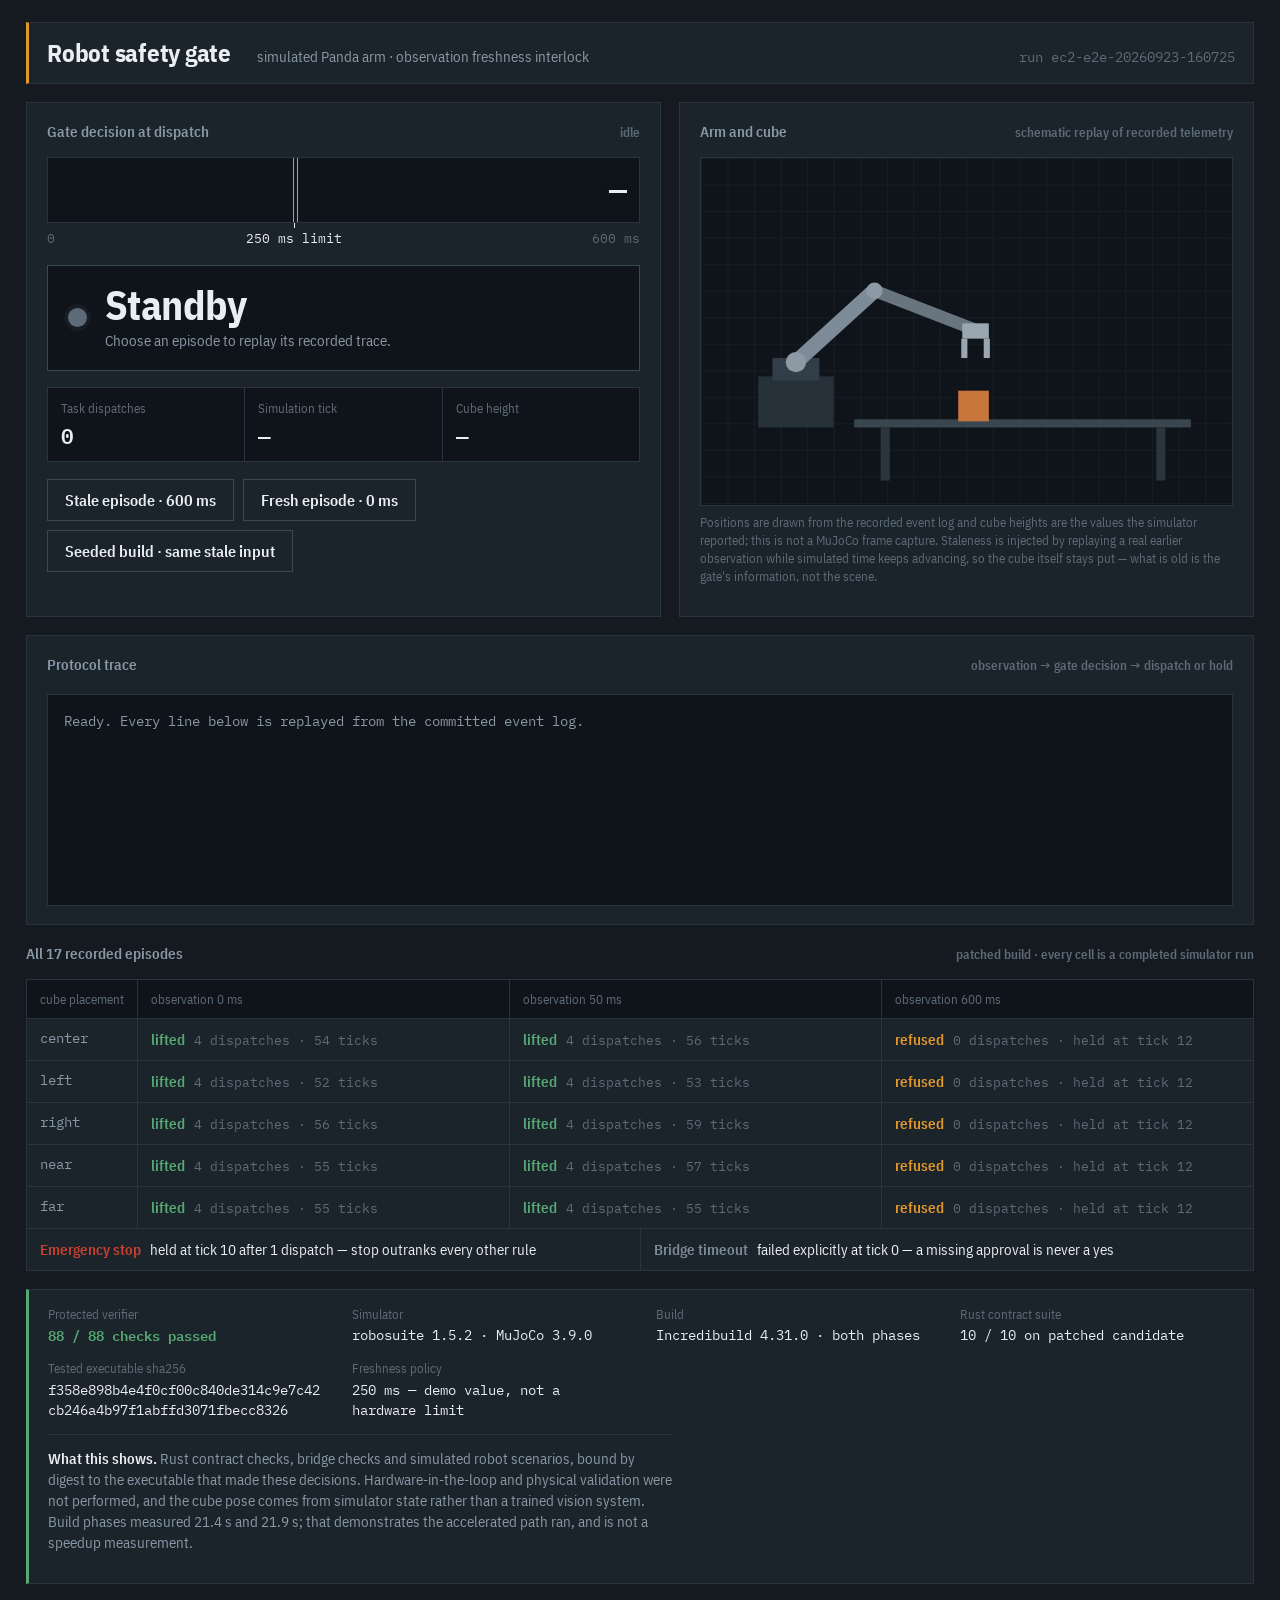
==== docs/demo/index.html @ 5c4be69f "Add stage visual replaying recorded gate decisions Single self-contained page, no server or build st" ====
<!DOCTYPE html>
<html lang="en">
<head>
<meta charset="utf-8">
<meta name="viewport" content="width=device-width, initial-scale=1">
<title>Robot Safety Gate — recorded run ec2-e2e-20260923-160725</title>
<link rel="preconnect" href="https://fonts.googleapis.com">
<link rel="preconnect" href="https://fonts.gstatic.com" crossorigin>
<link href="https://fonts.googleapis.com/css2?family=IBM+Plex+Mono:wght@400;500;600&family=IBM+Plex+Sans+Condensed:wght@400;600;700&display=swap" rel="stylesheet">
<style>
/* ---------------------------------------------------------------
   Stage visual for "A Million Compiles. One Robot Hour."
   Every number is read from the committed evidence of run
   ec2-e2e-20260923-160725 (docs/examples/ec2-runner-*). Nothing here
   is illustrative: the traces below are the recorded protocol messages.
   Self-contained and offline-capable; fonts degrade to a system stack.
   --------------------------------------------------------------- */
:root{
  /* equipment housing, not a tinted black */
  --panel:#141a20;
  --panel-raised:#1b232b;
  --panel-sunk:#0f141a;
  --rule:#2a343e;
  --rule-bright:#3a4855;
  --ink:#e9eef2;
  --ink-dim:#8998a6;
  --ink-faint:#5d6b78;
  /* functional machine states — never used decoratively */
  --permit:#57a874;
  --hold:#e3982c;      /* amber: refused + holding, per interlock convention */
  --estop:#c8412f;
  --cube:#c8763c;
  --steel:#7d8b98;
}
*{box-sizing:border-box}
html,body{margin:0;padding:0}
body{
  background:var(--panel);
  color:var(--ink);
  font-family:"IBM Plex Sans Condensed",ui-sans-serif,-apple-system,"Segoe UI",sans-serif;
  font-size:17px;
  line-height:1.45;
  -webkit-font-smoothing:antialiased;
}
.mono{font-family:"IBM Plex Mono",ui-monospace,"SF Mono",Menlo,Consolas,monospace}
.wrap{max-width:1320px;margin:0 auto;padding:22px 26px 56px}

/* ---- nameplate -------------------------------------------------- */
.plate{
  display:flex;flex-wrap:wrap;align-items:baseline;gap:10px 26px;
  border:1px solid var(--rule);border-left:3px solid var(--hold);
  background:var(--panel-raised);padding:12px 18px;
}
.plate h1{
  margin:0;font-size:25px;font-weight:700;letter-spacing:-.01em;
}
.plate .sub{color:var(--ink-dim);font-size:15px}
.plate .id{
  margin-left:auto;color:var(--ink-faint);font-size:13.5px;
}

/* ---- main split ------------------------------------------------- */
.split{display:grid;grid-template-columns:1.05fr .95fr;gap:18px;margin-top:18px}
@media(max-width:1040px){.split{grid-template-columns:1fr}}
.bay{background:var(--panel-raised);border:1px solid var(--rule);padding:18px 20px}
.bay h2{
  margin:0 0 14px;font-size:14.5px;font-weight:600;color:var(--ink-dim);
  display:flex;justify-content:space-between;align-items:baseline;gap:12px;
}
.bay h2 span{font-size:13px;color:var(--ink-faint)}

/* ---- age gauge (the hero) --------------------------------------- */
.gauge{position:relative;height:66px;background:var(--panel-sunk);border:1px solid var(--rule);overflow:hidden}
.gauge .fill{
  position:absolute;inset:0 auto 0 0;width:0;
  background:var(--permit);
  transition:width .28s cubic-bezier(.22,.7,.3,1),background-color .18s linear;
}
.gauge.over .fill{background:var(--hold)}
.gauge .limit{
  /* Sits above the fill so it stays legible on green or on amber. */
  position:absolute;top:-1px;bottom:-1px;left:41.6%;width:3px;z-index:2;
  background:var(--panel-sunk);
  box-shadow:1px 0 0 rgba(255,255,255,.6),-1px 0 0 rgba(255,255,255,.6);
}
.gauge .val{
  position:absolute;right:12px;top:50%;transform:translateY(-50%);
  font-family:"IBM Plex Mono",monospace;font-size:30px;font-weight:600;
  text-shadow:0 0 8px var(--panel-sunk);
}
.scale{position:relative;height:20px;margin-top:6px;color:var(--ink-faint);font-size:12.5px}
.scale .s0{position:absolute;left:0}
.scale .s1{position:absolute;right:0}
.scale .lim{position:absolute;left:41.6%;transform:translateX(-50%);color:var(--ink);white-space:nowrap}
.scale .lim::before{content:"";position:absolute;left:50%;top:-6px;width:1px;height:5px;background:var(--ink)}

/* ---- verdict ---------------------------------------------------- */
.verdict{
  margin-top:16px;border:1px solid var(--rule-bright);background:var(--panel-sunk);
  padding:18px 20px;display:flex;align-items:center;gap:18px;min-height:104px;
}
.verdict .lamp{
  width:19px;height:19px;border-radius:50%;flex:0 0 auto;
  background:var(--ink-faint);box-shadow:0 0 0 4px rgba(255,255,255,.04);
}
.verdict .word{font-size:41px;font-weight:700;line-height:1;letter-spacing:-.015em}
.verdict .why{color:var(--ink-dim);font-size:15px;margin-top:5px}
.verdict[data-state="permit"]{border-color:var(--permit)}
.verdict[data-state="permit"] .lamp{background:var(--permit);box-shadow:0 0 16px var(--permit)}
.verdict[data-state="permit"] .word{color:var(--permit)}
.verdict[data-state="reject"]{border-color:var(--hold)}
.verdict[data-state="reject"] .lamp{background:var(--hold);box-shadow:0 0 16px var(--hold)}
.verdict[data-state="reject"] .word{color:var(--hold)}
.verdict[data-state="estop"]{border-color:var(--estop)}
.verdict[data-state="estop"] .lamp{background:var(--estop);box-shadow:0 0 16px var(--estop)}
.verdict[data-state="estop"] .word{color:var(--estop)}

/* ---- readouts --------------------------------------------------- */
.readouts{display:grid;grid-template-columns:repeat(3,1fr);gap:1px;background:var(--rule);margin-top:16px;border:1px solid var(--rule)}
.readouts div{background:var(--panel-sunk);padding:11px 13px}
.readouts dt{color:var(--ink-faint);font-size:12.5px;margin:0}
.readouts dd{margin:3px 0 0;font-family:"IBM Plex Mono",monospace;font-size:21px;font-weight:600}
.readouts dd.flag{color:var(--hold)}

/* ---- scene ------------------------------------------------------ */
.scene{background:var(--panel-sunk);border:1px solid var(--rule);display:block;width:100%;height:auto}
.scene-note{color:var(--ink-faint);font-size:12.5px;margin-top:7px}

/* ---- controls --------------------------------------------------- */
.controls{display:flex;flex-wrap:wrap;gap:9px;margin-top:16px}
button{
  font-family:inherit;font-size:15.5px;font-weight:600;color:var(--ink);
  background:var(--panel-raised);border:1px solid var(--rule-bright);
  padding:10px 17px;cursor:pointer;
}
button:hover{border-color:var(--steel)}
button:focus-visible{outline:2px solid var(--hold);outline-offset:2px}
button[aria-pressed="true"]{background:var(--ink);color:var(--panel);border-color:var(--ink)}

/* ---- trace ------------------------------------------------------ */
.trace{
  margin-top:18px;background:var(--panel-sunk);border:1px solid var(--rule);
  padding:14px 16px;height:212px;overflow-y:auto;
  font-family:"IBM Plex Mono",monospace;font-size:14px;line-height:1.72;
}
.trace p{margin:0;white-space:pre-wrap;color:var(--ink-dim)}
.trace p .tick{color:var(--ink-faint)}
.trace p.permit{color:var(--permit)}
.trace p.reject{color:var(--hold)}
.trace p.estop{color:var(--estop)}
.trace p.end{color:var(--ink);border-top:1px solid var(--rule);margin-top:7px;padding-top:7px}

/* ---- matrix ----------------------------------------------------- */
.matrix{margin-top:18px}
.grid{display:grid;grid-template-columns:auto repeat(3,1fr);gap:1px;background:var(--rule);border:1px solid var(--rule)}
.grid > *{background:var(--panel-raised);padding:10px 13px;font-size:14.5px}
.grid .hd{color:var(--ink-faint);font-size:12.5px;background:var(--panel-sunk)}
.grid .rowlab{color:var(--ink-dim);font-family:"IBM Plex Mono",monospace;font-size:13.5px}
.cell{display:flex;align-items:baseline;gap:9px}
.cell b{font-weight:600}
.cell.lift b{color:var(--permit)}
.cell.stale b{color:var(--hold)}
.cell small{color:var(--ink-faint);font-family:"IBM Plex Mono",monospace;font-size:12.5px}
.extra{display:grid;grid-template-columns:1fr 1fr;gap:1px;background:var(--rule);border:1px solid var(--rule);border-top:0}
.extra > div{background:var(--panel-raised);padding:10px 13px;display:flex;align-items:baseline;gap:9px;font-size:14.5px}
.extra b.estop{color:var(--estop);font-weight:600}
.extra b.to{color:var(--steel);font-weight:600}

/* ---- evidence --------------------------------------------------- */
.evidence{margin-top:18px;border:1px solid var(--rule);border-left:3px solid var(--permit);background:var(--panel-raised);padding:15px 19px}
.evidence dl{display:grid;grid-template-columns:repeat(auto-fit,minmax(272px,1fr));gap:14px 30px;margin:0}
.evidence dt{color:var(--ink-faint);font-size:12.5px;margin:0}
.evidence dd{margin:2px 0 0;font-family:"IBM Plex Mono",monospace;font-size:14px;overflow-wrap:break-word}
.evidence dd.hash{word-break:break-all}
.evidence .pass{color:var(--permit);font-weight:600}
.caveat{margin-top:14px;padding-top:13px;border-top:1px solid var(--rule);color:var(--ink-dim);font-size:14.5px;max-width:78ch}
.caveat b{color:var(--ink);font-weight:600}

@media (prefers-reduced-motion:reduce){
  .gauge .fill{transition:none}
}
</style>
</head>
<body>
<div class="wrap">

  <div class="plate">
    <h1>Robot safety gate</h1>
    <div class="sub">simulated Panda arm · observation freshness interlock</div>
    <div class="id mono">run ec2-e2e-20260923-160725</div>
  </div>

  <div class="split">
    <!-- LEFT: the decision -->
    <section class="bay">
      <h2>Gate decision at dispatch <span id="segLabel">idle</span></h2>

      <div class="gauge" id="gauge">
        <div class="fill" id="gaugeFill"></div>
        <div class="limit"></div>
        <div class="val mono" id="gaugeVal">—</div>
      </div>
      <div class="scale mono">
        <span class="s0">0</span>
        <span class="lim">250 ms limit</span>
        <span class="s1">600 ms</span>
      </div>

      <div class="verdict" id="verdict" data-state="idle">
        <div class="lamp"></div>
        <div>
          <div class="word" id="verdictWord">Standby</div>
          <div class="why" id="verdictWhy">Choose an episode to replay its recorded trace.</div>
        </div>
      </div>

      <dl class="readouts">
        <div><dt>Task dispatches</dt><dd id="rDispatch">0</dd></div>
        <div><dt>Simulation tick</dt><dd id="rTick">—</dd></div>
        <div><dt>Cube height</dt><dd id="rHeight">—</dd></div>
      </dl>

      <div class="controls">
        <button id="btnStale" aria-pressed="false">Stale episode · 600 ms</button>
        <button id="btnFresh" aria-pressed="false">Fresh episode · 0 ms</button>
        <button id="btnSeeded" aria-pressed="false">Seeded build · same stale input</button>
      </div>
    </section>

    <!-- RIGHT: the scene -->
    <section class="bay">
      <h2>Arm and cube <span>schematic replay of recorded telemetry</span></h2>
      <svg class="scene" id="scene" viewBox="0 0 520 340" role="img"
           aria-label="Schematic side view of the arm and cube, replayed from recorded episode telemetry.">
        <defs>
          <pattern id="fl" width="26" height="26" patternUnits="userSpaceOnUse">
            <path d="M26 0H0v26" fill="none" stroke="#1e262e" stroke-width="1"/>
          </pattern>
        </defs>
        <rect width="520" height="340" fill="url(#fl)"/>
        <!-- table -->
        <rect x="150" y="256" width="330" height="8" fill="#39454f"/>
        <rect x="176" y="264" width="9" height="52" fill="#2b353d"/>
        <rect x="446" y="264" width="9" height="52" fill="#2b353d"/>
        <!-- arm base -->
        <rect x="56" y="214" width="74" height="50" fill="#27313a"/>
        <rect x="70" y="196" width="46" height="22" fill="#313d47"/>
        <!-- arm links -->
        <g id="arm" stroke-linecap="round" fill="none">
          <line id="link1" x1="93" y1="200" x2="170" y2="130" stroke="var(--steel)" stroke-width="15"/>
          <line id="link2" x1="170" y1="130" x2="268" y2="168" stroke="#68757f" stroke-width="12"/>
          <circle id="joint1" cx="93" cy="200" r="10" fill="#8d9aa5"/>
          <circle id="joint2" cx="170" cy="130" r="8" fill="#8d9aa5"/>
        </g>
        <!-- gripper -->
        <g id="grip">
          <rect id="gripBody" x="256" y="162" width="26" height="15" fill="#9aa7b2"/>
          <rect id="gripL" x="255" y="177" width="6" height="19" fill="#9aa7b2"/>
          <rect id="gripR" x="277" y="177" width="6" height="19" fill="#9aa7b2"/>
        </g>
        <!-- cube -->
        <rect id="cube" x="252" y="228" width="30" height="30" fill="var(--cube)"/>
        <!-- Shown when the gate refuses: the arm never left its start pose. -->
        <g id="heldBadge" opacity="0">
          <rect x="56" y="34" width="208" height="46" fill="var(--panel-sunk)" stroke="var(--hold)"/>
          <text x="70" y="55" fill="var(--hold)" font-size="15" font-weight="600"
                font-family="IBM Plex Sans Condensed, sans-serif">Arm held</text>
          <text x="70" y="71" fill="var(--ink-dim)" font-size="12"
                font-family="IBM Plex Mono, monospace">no motion command issued</text>
        </g>
      </svg>
      <p class="scene-note" id="sceneNote">
        Positions are drawn from the recorded event log and cube heights are the values the
        simulator reported; this is not a MuJoCo frame capture. Staleness is injected by
        replaying a real earlier observation while simulated time keeps advancing, so the
        cube itself stays put — what is old is the gate's information, not the scene.
      </p>
    </section>
  </div>

  <!-- TRACE -->
  <section class="bay trace-bay" style="margin-top:18px">
    <h2>Protocol trace <span>observation → gate decision → dispatch or hold</span></h2>
    <div class="trace" id="trace" aria-live="polite">
      <p>Ready. Every line below is replayed from the committed event log.</p>
    </div>
  </section>

  <!-- MATRIX -->
  <section class="matrix">
    <h2 style="margin:0 0 14px;font-size:14.5px;font-weight:600;color:var(--ink-dim);display:flex;justify-content:space-between;align-items:baseline;gap:12px">
      All 17 recorded episodes
      <span style="font-size:13px;color:var(--ink-faint)">patched build · every cell is a completed simulator run</span>
    </h2>
    <div class="grid" id="mgrid">
      <div class="hd">cube placement</div>
      <div class="hd">observation 0 ms</div>
      <div class="hd">observation 50 ms</div>
      <div class="hd">observation 600 ms</div>
    </div>
    <div class="extra">
      <div><b class="estop">Emergency stop</b><span>held at tick 10 after 1 dispatch — stop outranks every other rule</span></div>
      <div><b class="to">Bridge timeout</b><span>failed explicitly at tick 0 — a missing approval is never a yes</span></div>
    </div>
  </section>

  <!-- EVIDENCE -->
  <section class="evidence">
    <dl>
      <div><dt>Protected verifier</dt><dd class="pass">88 / 88 checks passed</dd></div>
      <div><dt>Simulator</dt><dd>robosuite 1.5.2 · MuJoCo 3.9.0</dd></div>
      <div><dt>Build</dt><dd>Incredibuild 4.31.0 · both phases</dd></div>
      <div><dt>Rust contract suite</dt><dd>10 / 10 on patched candidate</dd></div>
      <div><dt>Tested executable sha256</dt><dd class="hash">f358e898b4e4f0cf00c840de314c9e7c42cb246a4b97f1abffd3071fbecc8326</dd></div>
      <div><dt>Freshness policy</dt><dd>250 ms — demo value, not a hardware limit</dd></div>
    </dl>
    <p class="caveat">
      <b>What this shows.</b> Rust contract checks, bridge checks and simulated robot
      scenarios, bound by digest to the executable that made these decisions. Hardware-in-the-loop
      and physical validation were not performed, and the cube pose comes from simulator state
      rather than a trained vision system. Build phases measured 21.4 s and 21.9 s; that
      demonstrates the accelerated path ran, and is not a speedup measurement.
    </p>
  </section>
</div>

<script>
"use strict";
/* Recorded traces, transcribed from the events JSONL logs under docs/examples.
   Tick numbers, observation ages, decisions and cube heights are exactly as logged. */
const RUNS = {
  stale: {
    label:"Stale episode · 600 ms", build:"patched", note:"center-f600 · patched build",
    steps:[
      {tick:12, seg:"approach", age:600, decision:"reject", reason:"StalePerception",
       dispatched:false, why:"Observation is 600 ms old. Limit is 250 ms."}
    ],
    end:{success:false, reason:"rejected_stale", height:0.8209, dispatches:0}
  },
  fresh: {
    label:"Fresh episode · 0 ms", build:"patched", note:"center-f0 · patched build",
    steps:[
      {tick:0,  seg:"approach", age:0, decision:"permit", dispatched:true, why:"Observation is current."},
      {tick:11, seg:"descend",  age:0, decision:"permit", dispatched:true, why:"Observation is current."},
      {tick:21, seg:"grasp",    age:0, decision:"permit", dispatched:true, why:"Observation is current."},
      {tick:37, seg:"lift",     age:0, decision:"permit", dispatched:true, why:"Observation is current."}
    ],
    end:{success:true, reason:"cube_lifted", height:0.9978, dispatches:4}
  },
  seeded: {
    label:"Seeded build · same stale input", build:"seeded", note:"stale_600ms · seeded build (runner A)",
    steps:[
      {tick:12, seg:"approach", age:600, decision:"permit", dispatched:true, why:"Freshness never checked — the seeded defect."},
      {tick:22, seg:"descend",  age:600, decision:"permit", dispatched:true, why:"Still acting on a 600 ms old observation."},
      {tick:32, seg:"grasp",    age:600, decision:"permit", dispatched:true, why:"Still acting on a 600 ms old observation."},
      {tick:48, seg:"lift",     age:600, decision:"permit", dispatched:true, why:"Still acting on a 600 ms old observation."}
    ],
    end:{success:true, reason:"cube_lifted", height:0.9985, dispatches:4,
         alarm:"Task 'succeeded' on stale data. Only the protected assertion catches this."}
  }
};

/* 17-episode coverage matrix, from scenario-results.json */
const PLACEMENTS = ["center","left","right","near","far"];
const MATRIX = {
  center:{0:[1,54], 50:[1,56], 600:[0,12]},
  left:  {0:[1,52], 50:[1,53], 600:[0,12]},
  right: {0:[1,56], 50:[1,59], 600:[0,12]},
  near:  {0:[1,55], 50:[1,57], 600:[0,12]},
  far:   {0:[1,55], 50:[1,55], 600:[0,12]}
};

const $ = id => document.getElementById(id);
const gauge=$("gauge"), gFill=$("gaugeFill"), gVal=$("gaugeVal");
const verdict=$("verdict"), vWord=$("verdictWord"), vWhy=$("verdictWhy");
const trace=$("trace"), segLabel=$("segLabel");
const rDispatch=$("rDispatch"), rTick=$("rTick"), rHeight=$("rHeight");
const cube=$("cube"), heldBadge=$("heldBadge");
const gripBody=$("gripBody"), gripL=$("gripL"), gripR=$("gripR");
const link2=$("link2"), joint2=$("joint2");
const reduce = matchMedia("(prefers-reduced-motion: reduce)").matches;
const MAX_MS = 600;                       // gauge full scale
let timer = null;

function line(text, cls){
  const p=document.createElement("p");
  if(cls) p.className=cls;
  p.textContent=text;
  trace.appendChild(p);
  trace.scrollTop = trace.scrollHeight;
}

function setGauge(age){
  const pct = Math.min(age/MAX_MS,1)*100;
  gFill.style.width = pct+"%";
  gauge.classList.toggle("over", age>250);
  gVal.textContent = age+" ms";
}

/* Arm pose per rehearsed segment. Cube only rises when a lift was dispatched. */
function pose(seg, lifted){
  const P = {
    idle:    {x:268,y:168,open:true},
    approach:{x:268,y:150,open:true},
    descend: {x:268,y:196,open:true},
    grasp:   {x:268,y:196,open:false},
    lift:    {x:268,y:126,open:false}
  }[seg] || {x:268,y:168,open:true};

  link2.setAttribute("x2",P.x); link2.setAttribute("y2",P.y);
  joint2.setAttribute("cx",170);
  gripBody.setAttribute("x",P.x-12); gripBody.setAttribute("y",P.y-6);
  const fy = P.y+9;
  gripL.setAttribute("y",fy); gripR.setAttribute("y",fy);
  gripL.setAttribute("x", P.open ? P.x-13 : P.x-9);
  gripR.setAttribute("x", P.open ? P.x+9  : P.x+3);

  if(lifted && (seg==="lift")){
    cube.setAttribute("y", P.y+14);
  }else if(seg==="idle"){
    cube.setAttribute("y",228);
  }
}

function reset(){
  if(timer){clearTimeout(timer); timer=null;}
  trace.innerHTML="";
  setGauge(0); gVal.textContent="—"; gFill.style.width="0";
  gauge.classList.remove("over");
  verdict.dataset.state="idle";
  vWord.textContent="Standby"; vWhy.textContent="Replaying…";
  rDispatch.textContent="0"; rDispatch.className="";
  rTick.textContent="—"; rHeight.textContent="—";
  heldBadge.setAttribute("opacity","0");
  cube.setAttribute("y",228);
  pose("idle",false);
  segLabel.textContent="";
}

function play(key, btn){
  reset();
  [$("btnStale"),$("btnFresh"),$("btnSeeded")].forEach(b=>b.setAttribute("aria-pressed", b===btn?"true":"false"));
  const run = RUNS[key];
  segLabel.textContent = run.note;
  line("# "+run.note);
  if(run.build==="seeded") line("# build under test: SEEDED — freshness check absent", "reject");

  let i=0, dispatched=0;
  const gap = reduce ? 240 : 1150;

  (function step(){
    if(i >= run.steps.length){
      const e=run.end;
      rHeight.textContent = e.height.toFixed(4)+" m";
      line("");
      line(`episode_end  success=${e.success}  reason=${e.reason}  cube=${e.height.toFixed(4)} m`,"end");
      if(e.alarm){
        verdict.dataset.state="estop";
        vWord.textContent="Undetected";
        vWhy.textContent=e.alarm;
        line("!! "+e.alarm,"estop");
      }else if(e.success){
        vWord.textContent="Task complete";
        vWhy.textContent="Cube lifted with current information.";
      }
      return;
    }
    const s=run.steps[i++];
    rTick.textContent = s.tick;
    setGauge(s.age);

    line(`tick ${String(s.tick).padStart(3," ")}  proposal  ${s.seg.padEnd(9," ")} observation_age=${String(s.age).padStart(3," ")}ms`);

    setTimeout(()=>{
      if(s.decision==="permit"){
        verdict.dataset.state="permit";
        vWord.textContent="Permit";
        vWhy.textContent=s.why;
        line(`          decision  PERMIT    → dispatch ${s.seg}`,"permit");
        dispatched++; rDispatch.textContent=dispatched;
        pose(s.seg, true);
      }else{
        verdict.dataset.state="reject";
        vWord.textContent="Reject";
        vWhy.textContent=s.why;
        line(`          decision  REJECT    StalePerception — no dispatch, hold`,"reject");
        line(`          dispatches this episode: 0`,"reject");
        rDispatch.textContent="0"; rDispatch.className="flag";
        heldBadge.setAttribute("opacity","1");
      }
      timer=setTimeout(step, gap*0.55);
    }, reduce ? 120 : 520);
  })();
}

/* build the matrix */
(function(){
  const g=$("mgrid");
  for(const p of PLACEMENTS){
    const lab=document.createElement("div");
    lab.className="rowlab"; lab.textContent=p;
    g.appendChild(lab);
    for(const age of [0,50,600]){
      const [ok,ticks]=MATRIX[p][age];
      const c=document.createElement("div");
      c.className="cell "+(ok?"lift":"stale");
      c.innerHTML = ok
        ? `<b>lifted</b><small>4 dispatches · ${ticks} ticks</small>`
        : `<b>refused</b><small>0 dispatches · held at tick ${ticks}</small>`;
      g.appendChild(c);
    }
  }
})();

const BTN={stale:$("btnStale"), fresh:$("btnFresh"), seeded:$("btnSeeded")};
for(const k of Object.keys(BTN)) BTN[k].addEventListener("click",()=>play(k,BTN[k]));

/* Number keys 1-3 switch episode, so the deck can be driven without a pointer. */
addEventListener("keydown",ev=>{
  const k={"1":"stale","2":"fresh","3":"seeded"}[ev.key];
  if(k && !/^(INPUT|TEXTAREA)$/.test(document.activeElement.tagName)) play(k,BTN[k]);
});

pose("idle",false);
/* Deep link, e.g. index.html?play=seeded — lets a slide open straight into an episode. */
const want=new URLSearchParams(location.search).get("play");
if(want && BTN[want]) play(want, BTN[want]);
</script>
</body>
</html>
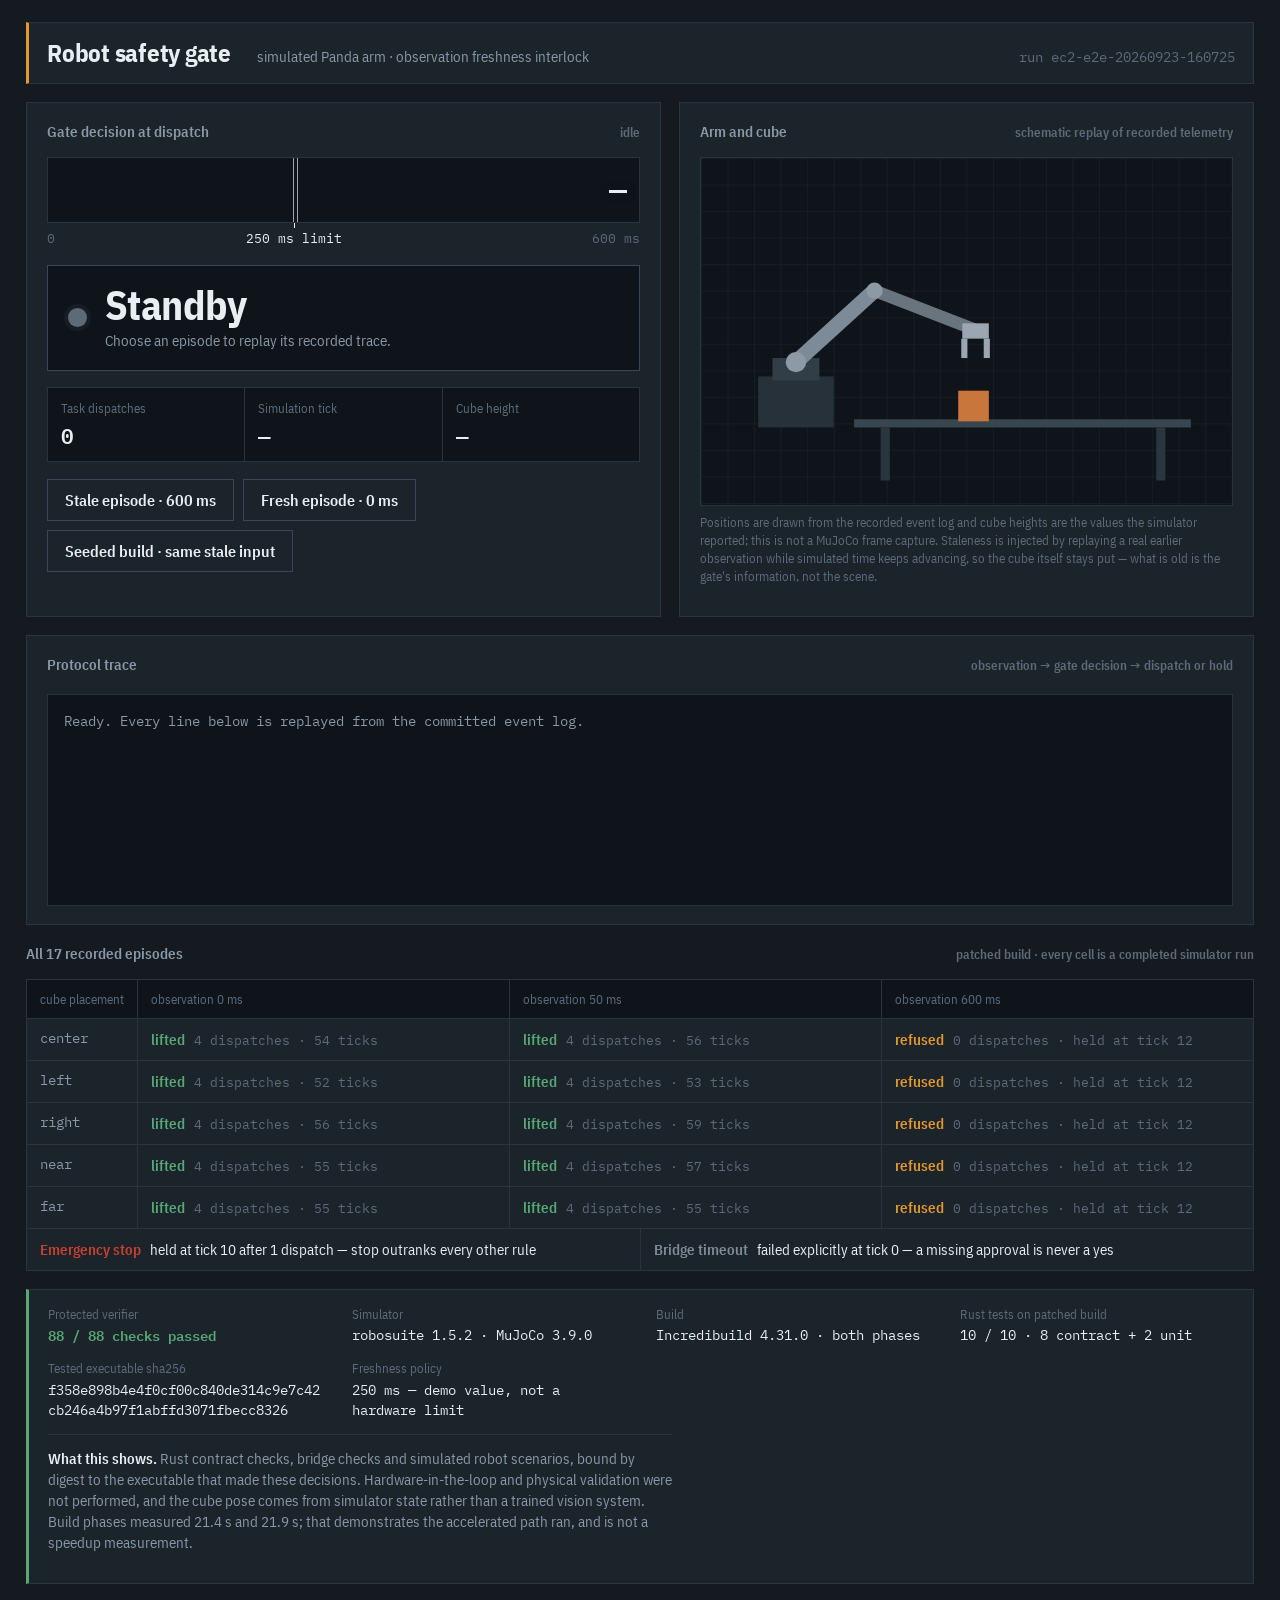
==== commit c998ab44: "Finalize talk against the verified run Rewrites the 25-minute script, the 6-minute runbook and the s" ====
--- a/docs/demo/index.html
+++ b/docs/demo/index.html
@@ -310,7 +310,7 @@
       <div><dt>Protected verifier</dt><dd class="pass">88 / 88 checks passed</dd></div>
       <div><dt>Simulator</dt><dd>robosuite 1.5.2 · MuJoCo 3.9.0</dd></div>
       <div><dt>Build</dt><dd>Incredibuild 4.31.0 · both phases</dd></div>
-      <div><dt>Rust contract suite</dt><dd>10 / 10 on patched candidate</dd></div>
+      <div><dt>Rust tests on patched build</dt><dd>10 / 10 · 8 contract + 2 unit</dd></div>
       <div><dt>Tested executable sha256</dt><dd class="hash">f358e898b4e4f0cf00c840de314c9e7c42cb246a4b97f1abffd3071fbecc8326</dd></div>
       <div><dt>Freshness policy</dt><dd>250 ms — demo value, not a hardware limit</dd></div>
     </dl>
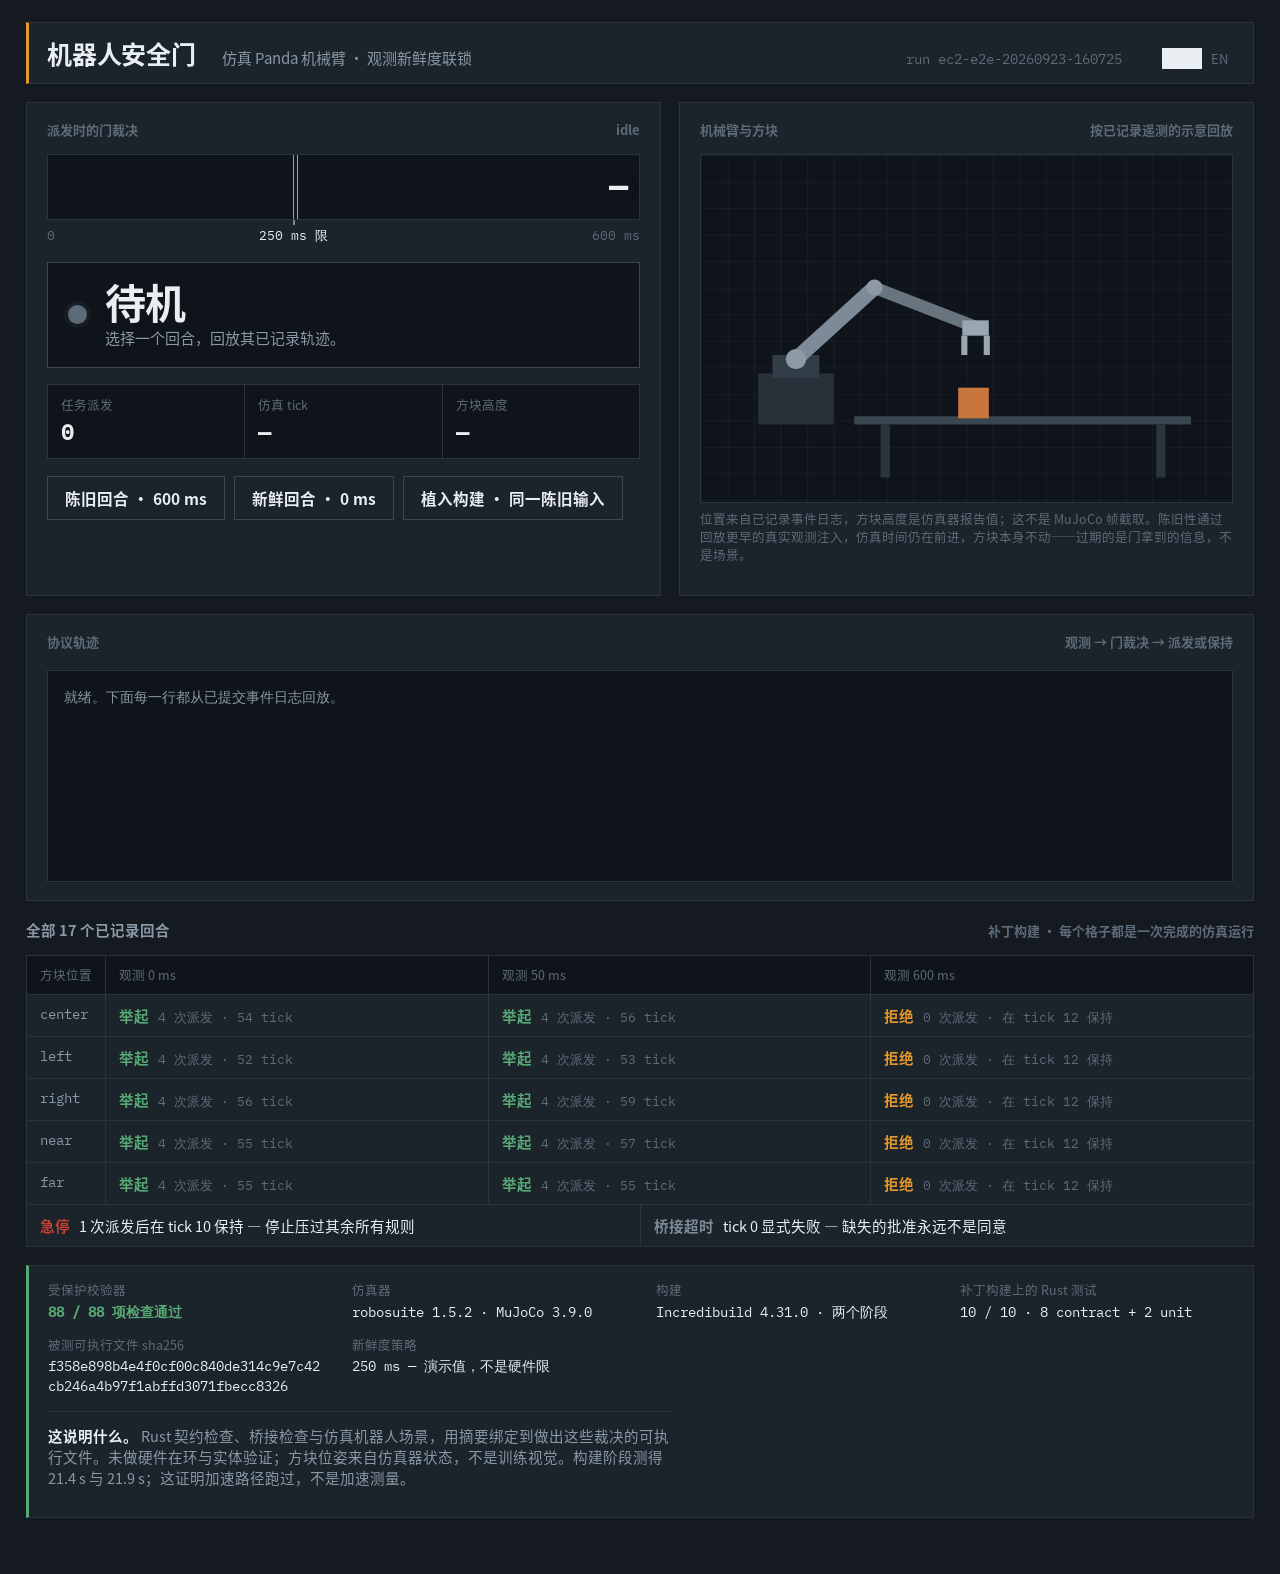
==== commit 21b64a52: "Ship a Simplified-Chinese-first demo on the existing GitHub site Default the Pages site, README, tal" ====
--- a/docs/demo/index.html
+++ b/docs/demo/index.html
@@ -1,12 +1,10 @@
 <!DOCTYPE html>
-<html lang="en">
+<html lang="zh-CN">
 <head>
 <meta charset="utf-8">
 <meta name="viewport" content="width=device-width, initial-scale=1">
-<title>Robot Safety Gate — recorded run ec2-e2e-20260923-160725</title>
-<link rel="preconnect" href="https://fonts.googleapis.com">
-<link rel="preconnect" href="https://fonts.gstatic.com" crossorigin>
-<link href="https://fonts.googleapis.com/css2?family=IBM+Plex+Mono:wght@400;500;600&family=IBM+Plex+Sans+Condensed:wght@400;600;700&display=swap" rel="stylesheet">
+<title>机器人安全门 — 已记录 run ec2-e2e-20260923-160725</title>
+<link rel="stylesheet" href="../assets/fonts/fonts.css">
 <style>
 /* ---------------------------------------------------------------
    Stage visual for "A Million Compiles. One Robot Hour."
@@ -37,7 +35,7 @@
 body{
   background:var(--panel);
   color:var(--ink);
-  font-family:"IBM Plex Sans Condensed",ui-sans-serif,-apple-system,"Segoe UI",sans-serif;
+  font-family:"Noto Sans SC","PingFang SC","Microsoft YaHei",ui-sans-serif,sans-serif;
   font-size:17px;
   line-height:1.45;
   -webkit-font-smoothing:antialiased;
@@ -58,6 +56,13 @@
 .plate .id{
   margin-left:auto;color:var(--ink-faint);font-size:13.5px;
 }
+.lang{display:flex;gap:2px;margin-left:14px}
+.lang button{
+  font:500 13px/1 "Noto Sans SC","PingFang SC",sans-serif;
+  color:var(--ink-faint);background:transparent;border:0;padding:4px 7px;cursor:pointer;
+}
+.lang button[aria-pressed="true"]{color:var(--ink)}
+.lang button:focus-visible{outline:2px solid var(--hold);outline-offset:2px}
 
 /* ---- main split ------------------------------------------------- */
 .split{display:grid;grid-template-columns:1.05fr .95fr;gap:18px;margin-top:18px}
@@ -185,15 +190,19 @@
 <div class="wrap">
 
   <div class="plate">
-    <h1>Robot safety gate</h1>
-    <div class="sub">simulated Panda arm · observation freshness interlock</div>
+    <h1 data-i18n="title">机器人安全门</h1>
+    <div class="sub" data-i18n="sub">仿真 Panda 机械臂 · 观测新鲜度联锁</div>
     <div class="id mono">run ec2-e2e-20260923-160725</div>
+    <div class="lang" role="group" aria-label="语言">
+      <button type="button" data-lang-btn="zh" aria-pressed="true">中文</button>
+      <button type="button" data-lang-btn="en" aria-pressed="false">EN</button>
+    </div>
   </div>
 
   <div class="split">
     <!-- LEFT: the decision -->
     <section class="bay">
-      <h2>Gate decision at dispatch <span id="segLabel">idle</span></h2>
+      <h2><span data-i18n="gateH">派发时的门裁决</span> <span id="segLabel">idle</span></h2>
 
       <div class="gauge" id="gauge">
         <div class="fill" id="gaugeFill"></div>
@@ -202,36 +211,37 @@
       </div>
       <div class="scale mono">
         <span class="s0">0</span>
-        <span class="lim">250 ms limit</span>
+        <span class="lim" data-i18n="lim">250 ms 限</span>
         <span class="s1">600 ms</span>
       </div>
 
       <div class="verdict" id="verdict" data-state="idle">
         <div class="lamp"></div>
         <div>
-          <div class="word" id="verdictWord">Standby</div>
-          <div class="why" id="verdictWhy">Choose an episode to replay its recorded trace.</div>
+          <div class="word" id="verdictWord">待机</div>
+          <div class="why" id="verdictWhy">选择一个回合，回放其已记录轨迹。</div>
         </div>
       </div>
 
       <dl class="readouts">
-        <div><dt>Task dispatches</dt><dd id="rDispatch">0</dd></div>
-        <div><dt>Simulation tick</dt><dd id="rTick">—</dd></div>
-        <div><dt>Cube height</dt><dd id="rHeight">—</dd></div>
+        <div><dt data-i18n="dtDisp">任务派发</dt><dd id="rDispatch">0</dd></div>
+        <div><dt data-i18n="dtTick">仿真 tick</dt><dd id="rTick">—</dd></div>
+        <div><dt data-i18n="dtH">方块高度</dt><dd id="rHeight">—</dd></div>
       </dl>
 
       <div class="controls">
-        <button id="btnStale" aria-pressed="false">Stale episode · 600 ms</button>
-        <button id="btnFresh" aria-pressed="false">Fresh episode · 0 ms</button>
-        <button id="btnSeeded" aria-pressed="false">Seeded build · same stale input</button>
+        <button id="btnStale" aria-pressed="false" data-i18n="btnStale">陈旧回合 · 600 ms</button>
+        <button id="btnFresh" aria-pressed="false" data-i18n="btnFresh">新鲜回合 · 0 ms</button>
+        <button id="btnSeeded" aria-pressed="false" data-i18n="btnSeeded">植入构建 · 同一陈旧输入</button>
       </div>
     </section>
 
     <!-- RIGHT: the scene -->
     <section class="bay">
-      <h2>Arm and cube <span>schematic replay of recorded telemetry</span></h2>
+      <h2><span data-i18n="armH">机械臂与方块</span> <span data-i18n="armS">按已记录遥测的示意回放</span></h2>
       <svg class="scene" id="scene" viewBox="0 0 520 340" role="img"
-           aria-label="Schematic side view of the arm and cube, replayed from recorded episode telemetry.">
+           aria-label="机械臂与方块的侧面示意，按已记录回合遥测回放。"
+           data-i18n-attr="aria-label:sceneAria">
         <defs>
           <pattern id="fl" width="26" height="26" patternUnits="userSpaceOnUse">
             <path d="M26 0H0v26" fill="none" stroke="#1e262e" stroke-width="1"/>
@@ -264,99 +274,164 @@
         <g id="heldBadge" opacity="0">
           <rect x="56" y="34" width="208" height="46" fill="var(--panel-sunk)" stroke="var(--hold)"/>
           <text x="70" y="55" fill="var(--hold)" font-size="15" font-weight="600"
-                font-family="IBM Plex Sans Condensed, sans-serif">Arm held</text>
+                font-family="Noto Sans SC, PingFang SC, sans-serif" id="heldTitle">机械臂保持</text>
           <text x="70" y="71" fill="var(--ink-dim)" font-size="12"
-                font-family="IBM Plex Mono, monospace">no motion command issued</text>
+                font-family="IBM Plex Mono, monospace" id="heldSub">未发出运动指令</text>
         </g>
       </svg>
-      <p class="scene-note" id="sceneNote">
-        Positions are drawn from the recorded event log and cube heights are the values the
-        simulator reported; this is not a MuJoCo frame capture. Staleness is injected by
-        replaying a real earlier observation while simulated time keeps advancing, so the
-        cube itself stays put — what is old is the gate's information, not the scene.
+      <p class="scene-note" id="sceneNote" data-i18n="sceneNote">
+        位置来自已记录事件日志，方块高度是仿真器报告值；这不是 MuJoCo 帧截取。陈旧性通过回放更早的真实观测注入，仿真时间仍在前进，方块本身不动——过期的是门拿到的信息，不是场景。
       </p>
     </section>
   </div>
 
   <!-- TRACE -->
   <section class="bay trace-bay" style="margin-top:18px">
-    <h2>Protocol trace <span>observation → gate decision → dispatch or hold</span></h2>
+    <h2><span data-i18n="traceH">协议轨迹</span> <span data-i18n="traceS">观测 → 门裁决 → 派发或保持</span></h2>
     <div class="trace" id="trace" aria-live="polite">
-      <p>Ready. Every line below is replayed from the committed event log.</p>
+      <p data-i18n="traceReady">就绪。下面每一行都从已提交事件日志回放。</p>
     </div>
   </section>
 
   <!-- MATRIX -->
   <section class="matrix">
     <h2 style="margin:0 0 14px;font-size:14.5px;font-weight:600;color:var(--ink-dim);display:flex;justify-content:space-between;align-items:baseline;gap:12px">
-      All 17 recorded episodes
-      <span style="font-size:13px;color:var(--ink-faint)">patched build · every cell is a completed simulator run</span>
+      <span data-i18n="matH">全部 17 个已记录回合</span>
+      <span style="font-size:13px;color:var(--ink-faint)" data-i18n="matS">补丁构建 · 每个格子都是一次完成的仿真运行</span>
     </h2>
     <div class="grid" id="mgrid">
-      <div class="hd">cube placement</div>
-      <div class="hd">observation 0 ms</div>
-      <div class="hd">observation 50 ms</div>
-      <div class="hd">observation 600 ms</div>
+      <div class="hd" data-i18n="hdPlace">方块位置</div>
+      <div class="hd" data-i18n="hd0">观测 0 ms</div>
+      <div class="hd" data-i18n="hd50">观测 50 ms</div>
+      <div class="hd" data-i18n="hd600">观测 600 ms</div>
     </div>
     <div class="extra">
-      <div><b class="estop">Emergency stop</b><span>held at tick 10 after 1 dispatch — stop outranks every other rule</span></div>
-      <div><b class="to">Bridge timeout</b><span>failed explicitly at tick 0 — a missing approval is never a yes</span></div>
+      <div><b class="estop" data-i18n="estop">急停</b><span data-i18n="estopS">1 次派发后在 tick 10 保持 — 停止压过其余所有规则</span></div>
+      <div><b class="to" data-i18n="timeout">桥接超时</b><span data-i18n="timeoutS">tick 0 显式失败 — 缺失的批准永远不是同意</span></div>
     </div>
   </section>
 
   <!-- EVIDENCE -->
   <section class="evidence">
     <dl>
-      <div><dt>Protected verifier</dt><dd class="pass">88 / 88 checks passed</dd></div>
-      <div><dt>Simulator</dt><dd>robosuite 1.5.2 · MuJoCo 3.9.0</dd></div>
-      <div><dt>Build</dt><dd>Incredibuild 4.31.0 · both phases</dd></div>
-      <div><dt>Rust tests on patched build</dt><dd>10 / 10 · 8 contract + 2 unit</dd></div>
-      <div><dt>Tested executable sha256</dt><dd class="hash">f358e898b4e4f0cf00c840de314c9e7c42cb246a4b97f1abffd3071fbecc8326</dd></div>
-      <div><dt>Freshness policy</dt><dd>250 ms — demo value, not a hardware limit</dd></div>
+      <div><dt data-i18n="evV">受保护校验器</dt><dd class="pass" data-i18n="evVV">88 / 88 项检查通过</dd></div>
+      <div><dt data-i18n="evSim">仿真器</dt><dd>robosuite 1.5.2 · MuJoCo 3.9.0</dd></div>
+      <div><dt data-i18n="evB">构建</dt><dd data-i18n="evBB">Incredibuild 4.31.0 · 两个阶段</dd></div>
+      <div><dt data-i18n="evT">补丁构建上的 Rust 测试</dt><dd>10 / 10 · 8 contract + 2 unit</dd></div>
+      <div><dt data-i18n="evHsh">被测可执行文件 sha256</dt><dd class="hash">f358e898b4e4f0cf00c840de314c9e7c42cb246a4b97f1abffd3071fbecc8326</dd></div>
+      <div><dt data-i18n="evP">新鲜度策略</dt><dd data-i18n="evPP">250 ms — 演示值，不是硬件限</dd></div>
     </dl>
-    <p class="caveat">
-      <b>What this shows.</b> Rust contract checks, bridge checks and simulated robot
-      scenarios, bound by digest to the executable that made these decisions. Hardware-in-the-loop
-      and physical validation were not performed, and the cube pose comes from simulator state
-      rather than a trained vision system. Build phases measured 21.4 s and 21.9 s; that
-      demonstrates the accelerated path ran, and is not a speedup measurement.
+    <p class="caveat" data-i18n-html="caveat">
+      <b>这说明什么。</b> Rust 契约检查、桥接检查与仿真机器人场景，用摘要绑定到做出这些裁决的可执行文件。未做硬件在环与实体验证；方块位姿来自仿真器状态，不是训练视觉。构建阶段测得 21.4 s 与 21.9 s；这证明加速路径跑过，不是加速测量。
     </p>
   </section>
 </div>
 
+<script src="../assets/lang.js"></script>
 <script>
 "use strict";
-/* Recorded traces, transcribed from the events JSONL logs under docs/examples.
-   Tick numbers, observation ages, decisions and cube heights are exactly as logged. */
+const COPY = {
+  zh: {
+    title:"机器人安全门", sub:"仿真 Panda 机械臂 · 观测新鲜度联锁",
+    gateH:"派发时的门裁决", lim:"250 ms 限",
+    dtDisp:"任务派发", dtTick:"仿真 tick", dtH:"方块高度",
+    btnStale:"陈旧回合 · 600 ms", btnFresh:"新鲜回合 · 0 ms", btnSeeded:"植入构建 · 同一陈旧输入",
+    armH:"机械臂与方块", armS:"按已记录遥测的示意回放",
+    sceneAria:"机械臂与方块的侧面示意，按已记录回合遥测回放。",
+    sceneNote:"位置来自已记录事件日志，方块高度是仿真器报告值；这不是 MuJoCo 帧截取。陈旧性通过回放更早的真实观测注入，仿真时间仍在前进，方块本身不动——过期的是门拿到的信息，不是场景。",
+    traceH:"协议轨迹", traceS:"观测 → 门裁决 → 派发或保持",
+    traceReady:"就绪。下面每一行都从已提交事件日志回放。",
+    matH:"全部 17 个已记录回合", matS:"补丁构建 · 每个格子都是一次完成的仿真运行",
+    hdPlace:"方块位置", hd0:"观测 0 ms", hd50:"观测 50 ms", hd600:"观测 600 ms",
+    estop:"急停", estopS:"1 次派发后在 tick 10 保持 — 停止压过其余所有规则",
+    timeout:"桥接超时", timeoutS:"tick 0 显式失败 — 缺失的批准永远不是同意",
+    evV:"受保护校验器", evVV:"88 / 88 项检查通过", evSim:"仿真器",
+    evB:"构建", evBB:"Incredibuild 4.31.0 · 两个阶段",
+    evT:"补丁构建上的 Rust 测试", evHsh:"被测可执行文件 sha256",
+    evP:"新鲜度策略", evPP:"250 ms — 演示值，不是硬件限",
+    caveat:"<b>这说明什么。</b> Rust 契约检查、桥接检查与仿真机器人场景，用摘要绑定到做出这些裁决的可执行文件。未做硬件在环与实体验证；方块位姿来自仿真器状态，不是训练视觉。构建阶段测得 21.4 s 与 21.9 s；这证明加速路径跑过，不是加速测量。",
+    standby:"待机", choose:"选择一个回合，回放其已记录轨迹。",
+    replaying:"回放中…", permit:"允许", reject:"拒绝",
+    complete:"任务完成", completeWhy:"在当前信息下举起方块。",
+    undetected:"未检出",
+    heldTitle:"机械臂保持", heldSub:"未发出运动指令",
+    lifted:"举起", refused:"拒绝",
+    liftSmall:"4 次派发 · {n} tick", refuseSmall:"0 次派发 · 在 tick {n} 保持",
+    seededNote:"# 被测构建: SEEDED — 无新鲜度检查",
+    rejectLine:"          decision  REJECT    StalePerception — 不派发，保持",
+    dispZero:"          dispatches this episode: 0",
+    whyStale:"观测已过期 600 ms。限为 250 ms。",
+    whyFresh:"观测是当前的。",
+    whySeed:"从未检查新鲜度——这就是植入缺陷。",
+    whyStill:"仍在按 600 ms 前的观测行动。",
+    alarm:"任务在陈旧数据上“成功”。只有受保护断言抓住这一点。"
+  },
+  en: {
+    title:"Robot safety gate", sub:"simulated Panda arm · observation freshness interlock",
+    gateH:"Gate decision at dispatch", lim:"250 ms limit",
+    dtDisp:"Task dispatches", dtTick:"Simulation tick", dtH:"Cube height",
+    btnStale:"Stale episode · 600 ms", btnFresh:"Fresh episode · 0 ms", btnSeeded:"Seeded build · same stale input",
+    armH:"Arm and cube", armS:"schematic replay of recorded telemetry",
+    sceneAria:"Schematic side view of the arm and cube, replayed from recorded episode telemetry.",
+    sceneNote:"Positions are drawn from the recorded event log and cube heights are the values the simulator reported; this is not a MuJoCo frame capture. Staleness is injected by replaying a real earlier observation while simulated time keeps advancing, so the cube itself stays put — what is old is the gate's information, not the scene.",
+    traceH:"Protocol trace", traceS:"observation → gate decision → dispatch or hold",
+    traceReady:"Ready. Every line below is replayed from the committed event log.",
+    matH:"All 17 recorded episodes", matS:"patched build · every cell is a completed simulator run",
+    hdPlace:"cube placement", hd0:"observation 0 ms", hd50:"observation 50 ms", hd600:"observation 600 ms",
+    estop:"Emergency stop", estopS:"held at tick 10 after 1 dispatch — stop outranks every other rule",
+    timeout:"Bridge timeout", timeoutS:"failed explicitly at tick 0 — a missing approval is never a yes",
+    evV:"Protected verifier", evVV:"88 / 88 checks passed", evSim:"Simulator",
+    evB:"Build", evBB:"Incredibuild 4.31.0 · both phases",
+    evT:"Rust tests on patched build", evHsh:"Tested executable sha256",
+    evP:"Freshness policy", evPP:"250 ms — demo value, not a hardware limit",
+    caveat:"<b>What this shows.</b> Rust contract checks, bridge checks and simulated robot scenarios, bound by digest to the executable that made these decisions. Hardware-in-the-loop and physical validation were not performed, and the cube pose comes from simulator state rather than a trained vision system. Build phases measured 21.4 s and 21.9 s; that demonstrates the accelerated path ran, and is not a speedup measurement.",
+    standby:"Standby", choose:"Choose an episode to replay its recorded trace.",
+    replaying:"Replaying…", permit:"Permit", reject:"Reject",
+    complete:"Task complete", completeWhy:"Cube lifted with current information.",
+    undetected:"Undetected",
+    heldTitle:"Arm held", heldSub:"no motion command issued",
+    lifted:"lifted", refused:"refused",
+    liftSmall:"4 dispatches · {n} ticks", refuseSmall:"0 dispatches · held at tick {n}",
+    seededNote:"# build under test: SEEDED — freshness check absent",
+    rejectLine:"          decision  REJECT    StalePerception — no dispatch, hold",
+    dispZero:"          dispatches this episode: 0",
+    whyStale:"Observation is 600 ms old. Limit is 250 ms.",
+    whyFresh:"Observation is current.",
+    whySeed:"Freshness never checked — the seeded defect.",
+    whyStill:"Still acting on a 600 ms old observation.",
+    alarm:"Task 'succeeded' on stale data. Only the protected assertion catches this."
+  }
+};
+function t(key){ return (COPY[rccLang.current()] || COPY.zh)[key]; }
+
 const RUNS = {
   stale: {
-    label:"Stale episode · 600 ms", build:"patched", note:"center-f600 · patched build",
+    labelKey:"btnStale", build:"patched", note:"center-f600 · patched build",
     steps:[
       {tick:12, seg:"approach", age:600, decision:"reject", reason:"StalePerception",
-       dispatched:false, why:"Observation is 600 ms old. Limit is 250 ms."}
+       dispatched:false, whyKey:"whyStale"}
     ],
     end:{success:false, reason:"rejected_stale", height:0.8209, dispatches:0}
   },
   fresh: {
-    label:"Fresh episode · 0 ms", build:"patched", note:"center-f0 · patched build",
+    labelKey:"btnFresh", build:"patched", note:"center-f0 · patched build",
     steps:[
-      {tick:0,  seg:"approach", age:0, decision:"permit", dispatched:true, why:"Observation is current."},
-      {tick:11, seg:"descend",  age:0, decision:"permit", dispatched:true, why:"Observation is current."},
-      {tick:21, seg:"grasp",    age:0, decision:"permit", dispatched:true, why:"Observation is current."},
-      {tick:37, seg:"lift",     age:0, decision:"permit", dispatched:true, why:"Observation is current."}
+      {tick:0,  seg:"approach", age:0, decision:"permit", dispatched:true, whyKey:"whyFresh"},
+      {tick:11, seg:"descend",  age:0, decision:"permit", dispatched:true, whyKey:"whyFresh"},
+      {tick:21, seg:"grasp",    age:0, decision:"permit", dispatched:true, whyKey:"whyFresh"},
+      {tick:37, seg:"lift",     age:0, decision:"permit", dispatched:true, whyKey:"whyFresh"}
     ],
     end:{success:true, reason:"cube_lifted", height:0.9978, dispatches:4}
   },
   seeded: {
-    label:"Seeded build · same stale input", build:"seeded", note:"stale_600ms · seeded build (runner A)",
+    labelKey:"btnSeeded", build:"seeded", note:"stale_600ms · seeded build (runner A)",
     steps:[
-      {tick:12, seg:"approach", age:600, decision:"permit", dispatched:true, why:"Freshness never checked — the seeded defect."},
-      {tick:22, seg:"descend",  age:600, decision:"permit", dispatched:true, why:"Still acting on a 600 ms old observation."},
-      {tick:32, seg:"grasp",    age:600, decision:"permit", dispatched:true, why:"Still acting on a 600 ms old observation."},
-      {tick:48, seg:"lift",     age:600, decision:"permit", dispatched:true, why:"Still acting on a 600 ms old observation."}
+      {tick:12, seg:"approach", age:600, decision:"permit", dispatched:true, whyKey:"whySeed"},
+      {tick:22, seg:"descend",  age:600, decision:"permit", dispatched:true, whyKey:"whyStill"},
+      {tick:32, seg:"grasp",    age:600, decision:"permit", dispatched:true, whyKey:"whyStill"},
+      {tick:48, seg:"lift",     age:600, decision:"permit", dispatched:true, whyKey:"whyStill"}
     ],
-    end:{success:true, reason:"cube_lifted", height:0.9985, dispatches:4,
-         alarm:"Task 'succeeded' on stale data. Only the protected assertion catches this."}
+    end:{success:true, reason:"cube_lifted", height:0.9985, dispatches:4, alarmKey:"alarm"}
   }
 };
 
@@ -428,7 +503,7 @@
   setGauge(0); gVal.textContent="—"; gFill.style.width="0";
   gauge.classList.remove("over");
   verdict.dataset.state="idle";
-  vWord.textContent="Standby"; vWhy.textContent="Replaying…";
+  vWord.textContent=t("standby"); vWhy.textContent=t("replaying");
   rDispatch.textContent="0"; rDispatch.className="";
   rTick.textContent="—"; rHeight.textContent="—";
   heldBadge.setAttribute("opacity","0");
@@ -443,7 +518,7 @@
   const run = RUNS[key];
   segLabel.textContent = run.note;
   line("# "+run.note);
-  if(run.build==="seeded") line("# build under test: SEEDED — freshness check absent", "reject");
+  if(run.build==="seeded") line(t("seededNote"), "reject");
 
   let i=0, dispatched=0;
   const gap = reduce ? 240 : 1150;
@@ -454,14 +529,14 @@
       rHeight.textContent = e.height.toFixed(4)+" m";
       line("");
       line(`episode_end  success=${e.success}  reason=${e.reason}  cube=${e.height.toFixed(4)} m`,"end");
-      if(e.alarm){
+      if(e.alarmKey){
         verdict.dataset.state="estop";
-        vWord.textContent="Undetected";
-        vWhy.textContent=e.alarm;
-        line("!! "+e.alarm,"estop");
+        vWord.textContent=t("undetected");
+        vWhy.textContent=t(e.alarmKey);
+        line("!! "+t(e.alarmKey),"estop");
       }else if(e.success){
-        vWord.textContent="Task complete";
-        vWhy.textContent="Cube lifted with current information.";
+        vWord.textContent=t("complete");
+        vWhy.textContent=t("completeWhy");
       }
       return;
     }
@@ -474,17 +549,17 @@
     setTimeout(()=>{
       if(s.decision==="permit"){
         verdict.dataset.state="permit";
-        vWord.textContent="Permit";
-        vWhy.textContent=s.why;
+        vWord.textContent=t("permit");
+        vWhy.textContent=t(s.whyKey);
         line(`          decision  PERMIT    → dispatch ${s.seg}`,"permit");
         dispatched++; rDispatch.textContent=dispatched;
         pose(s.seg, true);
       }else{
         verdict.dataset.state="reject";
-        vWord.textContent="Reject";
-        vWhy.textContent=s.why;
-        line(`          decision  REJECT    StalePerception — no dispatch, hold`,"reject");
-        line(`          dispatches this episode: 0`,"reject");
+        vWord.textContent=t("reject");
+        vWhy.textContent=t(s.whyKey);
+        line(t("rejectLine"),"reject");
+        line(t("dispZero"),"reject");
         rDispatch.textContent="0"; rDispatch.className="flag";
         heldBadge.setAttribute("opacity","1");
       }
@@ -505,8 +580,8 @@
       const c=document.createElement("div");
       c.className="cell "+(ok?"lift":"stale");
       c.innerHTML = ok
-        ? `<b>lifted</b><small>4 dispatches · ${ticks} ticks</small>`
-        : `<b>refused</b><small>0 dispatches · held at tick ${ticks}</small>`;
+        ? `<b>${t("lifted")}</b><small>${t("liftSmall").replace("{n}", ticks)}</small>`
+        : `<b>${t("refused")}</b><small>${t("refuseSmall").replace("{n}", ticks)}</small>`;
       g.appendChild(c);
     }
   }
@@ -522,7 +597,40 @@
 });
 
 pose("idle",false);
-/* Deep link, e.g. index.html?play=seeded — lets a slide open straight into an episode. */
+
+function paintChrome(){
+  rccLang.apply(COPY, function(){
+    $("heldTitle").textContent = t("heldTitle");
+    $("heldSub").textContent = t("heldSub");
+    const idle = !trace.querySelector("p.permit, p.reject, p.end");
+    if(idle){
+      vWord.textContent = t("standby");
+      vWhy.textContent = t("choose");
+    }
+  });
+}
+paintChrome();
+rccLang.bind(COPY, function(){
+  paintChrome();
+  const g=$("mgrid");
+  g.querySelectorAll(".cell").forEach(n=>n.remove());
+  g.querySelectorAll(".rowlab").forEach(n=>n.remove());
+  for(const p of PLACEMENTS){
+    const lab=document.createElement("div");
+    lab.className="rowlab"; lab.textContent=p;
+    g.appendChild(lab);
+    for(const age of [0,50,600]){
+      const [ok,ticks]=MATRIX[p][age];
+      const c=document.createElement("div");
+      c.className="cell "+(ok?"lift":"stale");
+      c.innerHTML = ok
+        ? `<b>${t("lifted")}</b><small>${t("liftSmall").replace("{n}", ticks)}</small>`
+        : `<b>${t("refused")}</b><small>${t("refuseSmall").replace("{n}", ticks)}</small>`;
+      g.appendChild(c);
+    }
+  }
+});
+
 const want=new URLSearchParams(location.search).get("play");
 if(want && BTN[want]) play(want, BTN[want]);
 </script>
--- a/docs/assets/fonts/fonts.css
+++ b/docs/assets/fonts/fonts.css
@@ -0,0 +1,28 @@
+@font-face {
+  font-family: "Noto Sans SC";
+  font-style: normal;
+  font-weight: 400;
+  font-display: swap;
+  src: url("NotoSansSC-400.woff2") format("woff2");
+}
+@font-face {
+  font-family: "Noto Sans SC";
+  font-style: normal;
+  font-weight: 700;
+  font-display: swap;
+  src: url("NotoSansSC-700.woff2") format("woff2");
+}
+@font-face {
+  font-family: "IBM Plex Mono";
+  font-style: normal;
+  font-weight: 400;
+  font-display: swap;
+  src: url("IBMPlexMono-400.woff2") format("woff2");
+}
+@font-face {
+  font-family: "IBM Plex Mono";
+  font-style: normal;
+  font-weight: 500;
+  font-display: swap;
+  src: url("IBMPlexMono-500.woff2") format("woff2");
+}
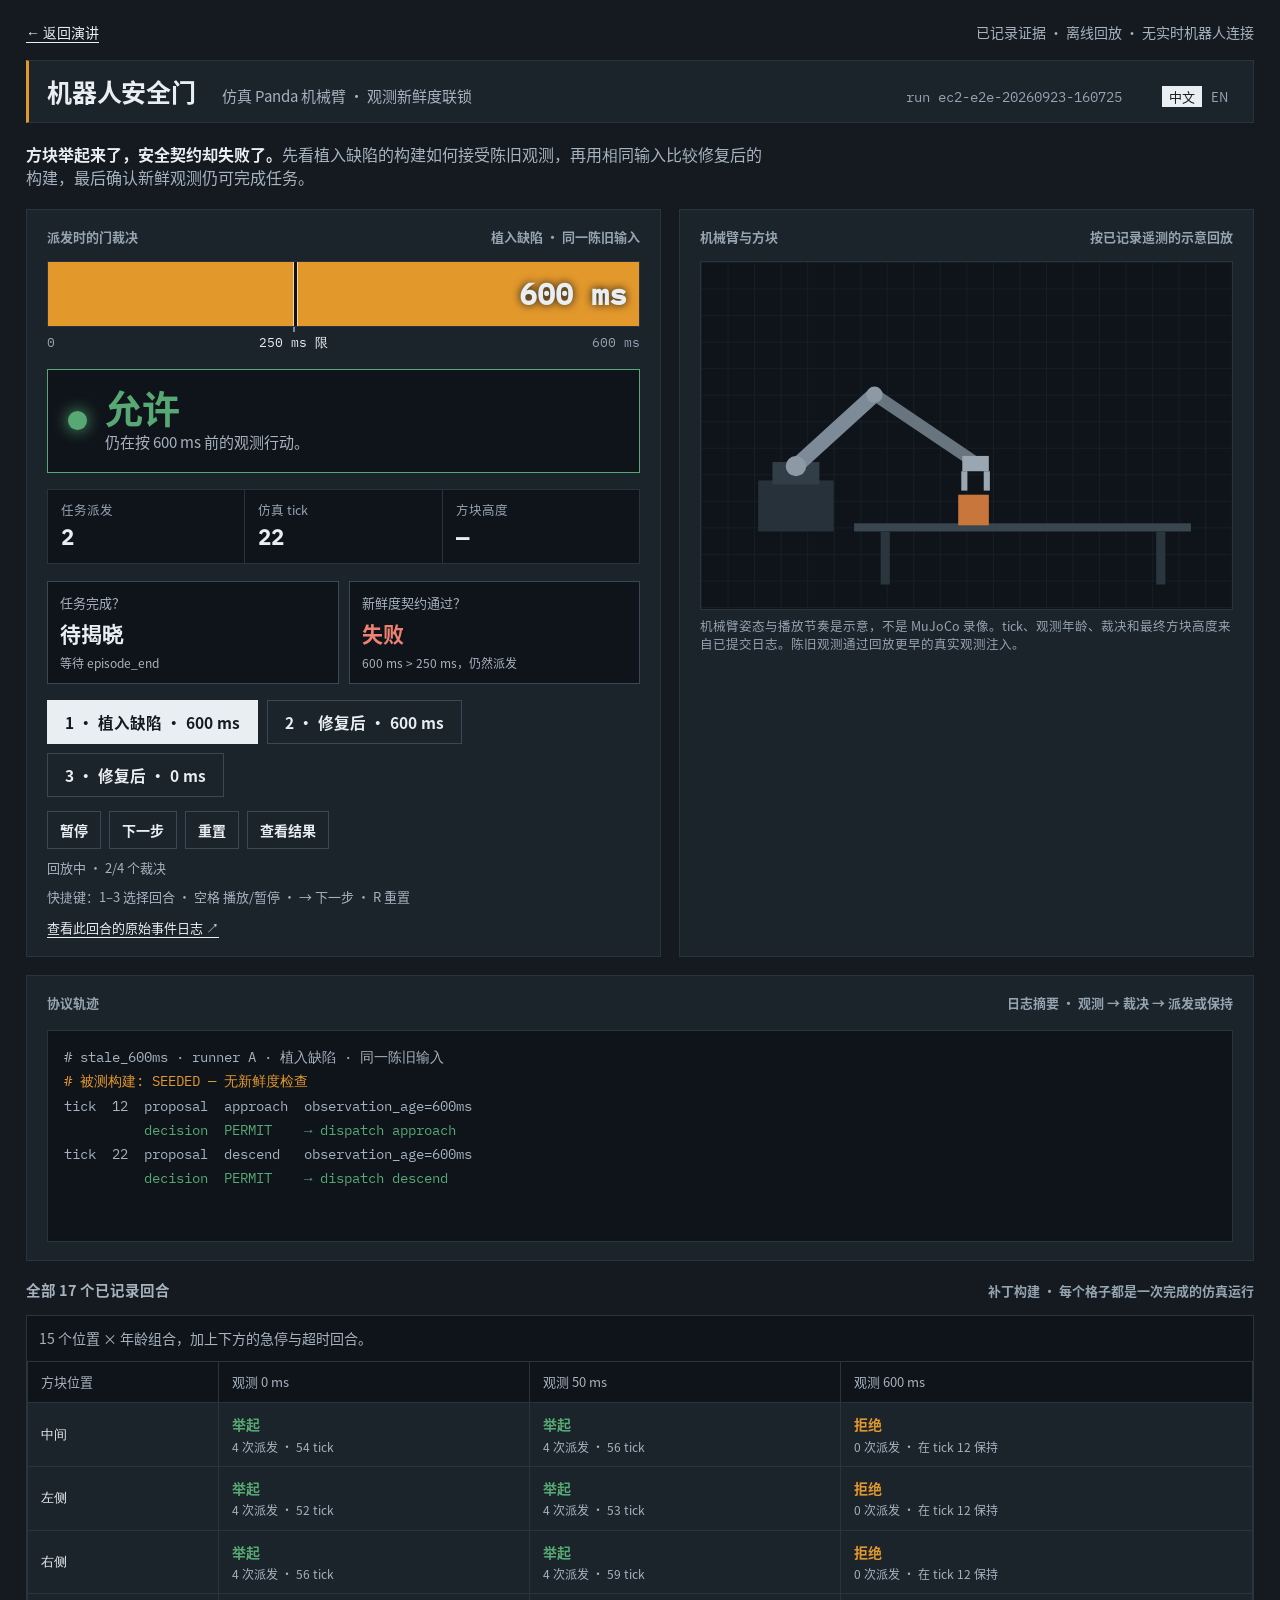
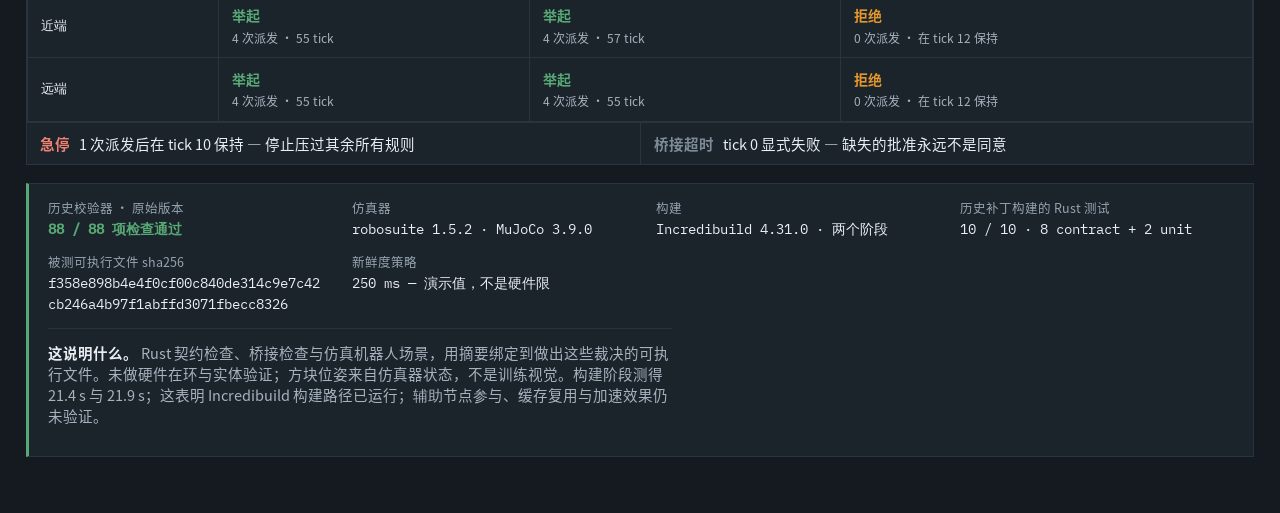
==== commit 0c399724: "Make the bilingual robot talk and evidence replay stage ready" ====
--- a/docs/demo/index.html
+++ b/docs/demo/index.html
@@ -8,9 +8,9 @@
 <style>
 /* ---------------------------------------------------------------
    Stage visual for "A Million Compiles. One Robot Hour."
-   Every number is read from the committed evidence of run
-   ec2-e2e-20260923-160725 (docs/examples/ec2-runner-*). Nothing here
-   is illustrative: the traces below are the recorded protocol messages.
+   Decision data is transcribed from committed evidence of run
+   ec2-e2e-20260923-160725 (docs/examples/ec2-runner-*). Arm poses
+   and playback pacing are schematic; the trace is a readable summary.
    Self-contained and offline-capable; fonts degrade to a system stack.
    --------------------------------------------------------------- */
 :root{
@@ -21,12 +21,12 @@
   --rule:#2a343e;
   --rule-bright:#3a4855;
   --ink:#e9eef2;
-  --ink-dim:#8998a6;
-  --ink-faint:#5d6b78;
+  --ink-dim:#a6b3bf;
+  --ink-faint:#95a4b1;
   /* functional machine states — never used decoratively */
   --permit:#57a874;
   --hold:#e3982c;      /* amber: refused + holding, per interlock convention */
-  --estop:#c8412f;
+  --estop:#ef8172;
   --cube:#c8763c;
   --steel:#7d8b98;
 }
@@ -54,20 +54,20 @@
 }
 .plate .sub{color:var(--ink-dim);font-size:15px}
 .plate .id{
-  margin-left:auto;color:var(--ink-faint);font-size:13.5px;
+  overflow-wrap:anywhere; margin-left:auto;color:var(--ink-faint);font-size:13.5px;
 }
 .lang{display:flex;gap:2px;margin-left:14px}
 .lang button{
   font:500 13px/1 "Noto Sans SC","PingFang SC",sans-serif;
   color:var(--ink-faint);background:transparent;border:0;padding:4px 7px;cursor:pointer;
 }
-.lang button[aria-pressed="true"]{color:var(--ink)}
+.lang button[aria-pressed="true"]{background:var(--ink);color:var(--panel)}
 .lang button:focus-visible{outline:2px solid var(--hold);outline-offset:2px}
 
 /* ---- main split ------------------------------------------------- */
 .split{display:grid;grid-template-columns:1.05fr .95fr;gap:18px;margin-top:18px}
 @media(max-width:1040px){.split{grid-template-columns:1fr}}
-.bay{background:var(--panel-raised);border:1px solid var(--rule);padding:18px 20px}
+.bay{min-width:0;background:var(--panel-raised);border:1px solid var(--rule);padding:18px 20px}
 .bay h2{
   margin:0 0 14px;font-size:14.5px;font-weight:600;color:var(--ink-dim);
   display:flex;justify-content:space-between;align-items:baseline;gap:12px;
@@ -108,7 +108,7 @@
   width:19px;height:19px;border-radius:50%;flex:0 0 auto;
   background:var(--ink-faint);box-shadow:0 0 0 4px rgba(255,255,255,.04);
 }
-.verdict .word{font-size:41px;font-weight:700;line-height:1;letter-spacing:-.015em}
+.verdict .word{font-size:clamp(26px,4vw,38px);font-weight:700;line-height:1;letter-spacing:-.015em}
 .verdict .why{color:var(--ink-dim);font-size:15px;margin-top:5px}
 .verdict[data-state="permit"]{border-color:var(--permit)}
 .verdict[data-state="permit"] .lamp{background:var(--permit);box-shadow:0 0 16px var(--permit)}
@@ -175,36 +175,83 @@
 .evidence{margin-top:18px;border:1px solid var(--rule);border-left:3px solid var(--permit);background:var(--panel-raised);padding:15px 19px}
 .evidence dl{display:grid;grid-template-columns:repeat(auto-fit,minmax(272px,1fr));gap:14px 30px;margin:0}
 .evidence dt{color:var(--ink-faint);font-size:12.5px;margin:0}
-.evidence dd{margin:2px 0 0;font-family:"IBM Plex Mono",monospace;font-size:14px;overflow-wrap:break-word}
+.evidence dd{margin:2px 0 0;font-family:"IBM Plex Mono",monospace;font-size:14px;overflow-wrap:anywhere}
 .evidence dd.hash{word-break:break-all}
 .evidence .pass{color:var(--permit);font-weight:600}
 .caveat{margin-top:14px;padding-top:13px;border-top:1px solid var(--rule);color:var(--ink-dim);font-size:14.5px;max-width:78ch}
 .caveat b{color:var(--ink);font-weight:600}
 
+a{color:var(--ink);text-underline-offset:4px}
+a:hover{color:var(--hold)}
+a:focus-visible{outline:2px solid var(--hold);outline-offset:4px}
+.skip-link{position:absolute;top:-100px;left:20px;padding:12px;background:var(--panel);z-index:10}
+.skip-link:focus{top:10px}
+.topnav{display:flex;justify-content:space-between;flex-wrap:wrap;gap:10px;margin-bottom:18px;font-size:14px;color:var(--ink-dim)}
+.intro{max-width:82ch;margin:20px 0;color:var(--ink-dim);font-size:16px}
+.intro strong{color:var(--ink)}
+.outcomes{display:grid;grid-template-columns:1fr 1fr;gap:10px;margin:16px 0 0}
+.outcomes div{padding:12px;border:1px solid var(--rule-bright);background:var(--panel-sunk)}
+.outcomes dt{font-size:13px;color:var(--ink-dim)}
+.outcomes dd{font-size:21px;font-weight:700;margin:5px 0}
+.outcomes small{display:block;font-size:12px;color:var(--ink-dim)}
+.outcomes [data-state="pass"] dd{color:var(--permit)}
+.outcomes [data-state="fail"] dd{color:var(--estop)}
+.outcomes [data-state="held"] dd{color:var(--hold)}
+.playback{display:flex;flex-wrap:wrap;gap:8px;margin-top:14px;align-items:center}
+.playback button{font-size:14px;padding:8px 12px}
+button:disabled{opacity:.45;cursor:default}
+.playback-status,.keys{color:var(--ink-dim);font-size:13px;margin:10px 0 0}
+.source{font-size:13px;margin:12px 0 0;overflow-wrap:anywhere}
+.table-scroll{overflow-x:auto;border:1px solid var(--rule)}
+.matrix table{border-collapse:collapse;width:100%;min-width:660px;font-size:14px}
+.matrix caption{text-align:left;padding:12px;color:var(--ink-dim);background:var(--panel-sunk)}
+.matrix th,.matrix td{text-align:left;padding:11px 13px;border:1px solid var(--rule);background:var(--panel-raised)}
+.matrix thead th{font-size:13px;color:var(--ink-dim);background:var(--panel-sunk);font-weight:500}
+.matrix tbody th{font:13px "IBM Plex Mono",monospace}
+.matrix td b{display:block;color:var(--permit);font-weight:600}
+.matrix td.stale b{color:var(--hold)}
+.matrix td small{display:block;color:var(--ink-dim);font-size:12px;margin-top:3px}
+.sr-only{position:absolute;width:1px;height:1px;padding:0;margin:-1px;overflow:hidden;clip:rect(0,0,0,0);white-space:nowrap;border:0}
+@media(max-width:620px){
+  .wrap{padding:14px 14px 36px}.bay{padding:15px}.plate{padding:12px}
+  .plate h1{font-size:23px}.plate .id{margin-left:0;font-size:11px}.lang{margin-left:auto}
+  .readouts dd{font-size:16px}.readouts div{padding:10px 7px}
+  .controls{display:grid;grid-template-columns:1fr}.controls button{text-align:left}
+  .verdict{padding:16px 12px;gap:12px}.outcomes dd{font-size:18px}
+  .extra{grid-template-columns:1fr}.extra>div{flex-wrap:wrap}
+  .bay h2{flex-wrap:wrap}.matrix h2{flex-wrap:wrap}
+  .evidence dl{grid-template-columns:1fr}.trace{font-size:12px;padding:12px}
+}
 @media (prefers-reduced-motion:reduce){
   .gauge .fill{transition:none}
 }
 </style>
 </head>
 <body>
-<div class="wrap">
+<a class="skip-link" href="#replay" data-i18n="skip">跳到回放</a>
+<main class="wrap">
+  <nav class="topnav" aria-label="页面导航" data-i18n-attr="aria-label:navAria">
+    <a href="../index.html" data-i18n="back">← 返回演讲</a>
+    <span data-i18n="recorded">已记录证据 · 离线回放 · 无实时机器人连接</span>
+  </nav>
 
   <div class="plate">
     <h1 data-i18n="title">机器人安全门</h1>
     <div class="sub" data-i18n="sub">仿真 Panda 机械臂 · 观测新鲜度联锁</div>
     <div class="id mono">run ec2-e2e-20260923-160725</div>
-    <div class="lang" role="group" aria-label="语言">
+    <div class="lang" role="group" aria-label="语言" data-i18n-attr="aria-label:language">
       <button type="button" data-lang-btn="zh" aria-pressed="true">中文</button>
       <button type="button" data-lang-btn="en" aria-pressed="false">EN</button>
     </div>
   </div>
 
-  <div class="split">
+  <p class="intro" data-i18n-html="intro"><strong>方块举起来了，安全契约却失败了。</strong>先看植入缺陷的构建如何接受陈旧观测，再用相同输入比较修复后的构建，最后确认新鲜观测仍可完成任务。</p>
+  <div class="split" id="replay" tabindex="-1">
     <!-- LEFT: the decision -->
     <section class="bay">
       <h2><span data-i18n="gateH">派发时的门裁决</span> <span id="segLabel">idle</span></h2>
 
-      <div class="gauge" id="gauge">
+      <div class="gauge" id="gauge" role="meter" aria-valuemin="0" aria-valuemax="600" aria-valuenow="0" aria-label="观测年龄（毫秒）" data-i18n-attr="aria-label:ageAria">
         <div class="fill" id="gaugeFill"></div>
         <div class="limit"></div>
         <div class="val mono" id="gaugeVal">—</div>
@@ -216,7 +263,7 @@
       </div>
 
       <div class="verdict" id="verdict" data-state="idle">
-        <div class="lamp"></div>
+        <div class="lamp" aria-hidden="true"></div>
         <div>
           <div class="word" id="verdictWord">待机</div>
           <div class="why" id="verdictWhy">选择一个回合，回放其已记录轨迹。</div>
@@ -229,11 +276,25 @@
         <div><dt data-i18n="dtH">方块高度</dt><dd id="rHeight">—</dd></div>
       </dl>
 
-      <div class="controls">
-        <button id="btnStale" aria-pressed="false" data-i18n="btnStale">陈旧回合 · 600 ms</button>
-        <button id="btnFresh" aria-pressed="false" data-i18n="btnFresh">新鲜回合 · 0 ms</button>
-        <button id="btnSeeded" aria-pressed="false" data-i18n="btnSeeded">植入构建 · 同一陈旧输入</button>
+      <dl class="outcomes" aria-label="两个独立结果" data-i18n-attr="aria-label:outcomesAria">
+        <div id="taskOutcome"><dt data-i18n="taskResult">任务完成？</dt><dd id="taskValue">—</dd><small id="taskDetail">success=…</small></div>
+        <div id="contractOutcome"><dt data-i18n="contractResult">新鲜度契约通过？</dt><dd id="contractValue">—</dd><small id="contractDetail">age ≤ 250 ms</small></div>
+      </dl>
+      <div class="controls" role="group" aria-label="选择回合" data-i18n-attr="aria-label:episodeAria">
+        <button type="button" id="btnSeeded" aria-pressed="true" aria-keyshortcuts="1" data-i18n="btnSeeded">1 · 植入缺陷 · 600 ms</button>
+        <button type="button" id="btnStale" aria-pressed="false" aria-keyshortcuts="2" data-i18n="btnStale">2 · 修复后 · 600 ms</button>
+        <button type="button" id="btnFresh" aria-pressed="false" aria-keyshortcuts="3" data-i18n="btnFresh">3 · 修复后 · 0 ms</button>
       </div>
+      <div class="playback" role="group" aria-label="回放控制" data-i18n-attr="aria-label:playbackAria">
+        <button type="button" id="btnPlay" aria-keyshortcuts="Space" data-i18n="play">播放</button>
+        <button type="button" id="btnStep" aria-keyshortcuts="ArrowRight" data-i18n="step">下一步</button>
+        <button type="button" id="btnRestart" aria-keyshortcuts="R" data-i18n="restart">重置</button>
+        <button type="button" id="btnResult" data-i18n="result">查看结果</button>
+      </div>
+      <p class="playback-status" id="playbackStatus"></p>
+      <p class="keys" data-i18n="keys">快捷键：1–3 选择回合 · 空格 播放/暂停 · → 下一步 · R 重置</p>
+      <p class="source"><a id="sourceLink" href="../examples/ec2-runner-a/events-stale_600ms.jsonl" data-i18n="source">查看此回合的原始事件日志 ↗</a></p>
+      <p id="announcement" class="sr-only" role="status" aria-live="polite" aria-atomic="true"></p>
     </section>
 
     <!-- RIGHT: the scene -->
@@ -280,7 +341,7 @@
         </g>
       </svg>
       <p class="scene-note" id="sceneNote" data-i18n="sceneNote">
-        位置来自已记录事件日志，方块高度是仿真器报告值；这不是 MuJoCo 帧截取。陈旧性通过回放更早的真实观测注入，仿真时间仍在前进，方块本身不动——过期的是门拿到的信息，不是场景。
+        机械臂姿态与播放节奏是示意，不是 MuJoCo 录像。tick、观测年龄、裁决和最终方块高度来自已提交日志。陈旧观测通过回放更早的真实观测注入。
       </p>
     </section>
   </div>
@@ -288,8 +349,8 @@
   <!-- TRACE -->
   <section class="bay trace-bay" style="margin-top:18px">
     <h2><span data-i18n="traceH">协议轨迹</span> <span data-i18n="traceS">观测 → 门裁决 → 派发或保持</span></h2>
-    <div class="trace" id="trace" aria-live="polite">
-      <p data-i18n="traceReady">就绪。下面每一行都从已提交事件日志回放。</p>
+    <div class="trace" id="trace" tabindex="0" role="region" aria-label="协议轨迹摘要" data-i18n-attr="aria-label:traceAria">
+      <p data-i18n="traceReady">就绪。下方是已提交事件日志的可读摘要。</p>
     </div>
   </section>
 
@@ -299,11 +360,17 @@
       <span data-i18n="matH">全部 17 个已记录回合</span>
       <span style="font-size:13px;color:var(--ink-faint)" data-i18n="matS">补丁构建 · 每个格子都是一次完成的仿真运行</span>
     </h2>
-    <div class="grid" id="mgrid">
-      <div class="hd" data-i18n="hdPlace">方块位置</div>
-      <div class="hd" data-i18n="hd0">观测 0 ms</div>
-      <div class="hd" data-i18n="hd50">观测 50 ms</div>
-      <div class="hd" data-i18n="hd600">观测 600 ms</div>
+    <div class="table-scroll" tabindex="0" role="region" aria-label="17 个回合的结果矩阵" data-i18n-attr="aria-label:matrixAria">
+      <table>
+        <caption data-i18n="matrixCaption">15 个位置 × 年龄组合，加上下方的急停与超时回合。</caption>
+        <thead><tr>
+          <th scope="col" data-i18n="hdPlace">方块位置</th>
+          <th scope="col" data-i18n="hd0">观测 0 ms</th>
+          <th scope="col" data-i18n="hd50">观测 50 ms</th>
+          <th scope="col" data-i18n="hd600">观测 600 ms</th>
+        </tr></thead>
+        <tbody id="mgrid"></tbody>
+      </table>
     </div>
     <div class="extra">
       <div><b class="estop" data-i18n="estop">急停</b><span data-i18n="estopS">1 次派发后在 tick 10 保持 — 停止压过其余所有规则</span></div>
@@ -312,48 +379,63 @@
   </section>
 
   <!-- EVIDENCE -->
-  <section class="evidence">
+  <section class="evidence" aria-label="补丁构建的验证证据" data-i18n-attr="aria-label:evidenceAria">
     <dl>
       <div><dt data-i18n="evV">受保护校验器</dt><dd class="pass" data-i18n="evVV">88 / 88 项检查通过</dd></div>
       <div><dt data-i18n="evSim">仿真器</dt><dd>robosuite 1.5.2 · MuJoCo 3.9.0</dd></div>
       <div><dt data-i18n="evB">构建</dt><dd data-i18n="evBB">Incredibuild 4.31.0 · 两个阶段</dd></div>
-      <div><dt data-i18n="evT">补丁构建上的 Rust 测试</dt><dd>10 / 10 · 8 contract + 2 unit</dd></div>
+      <div><dt data-i18n="evT">历史补丁构建的 Rust 测试</dt><dd>10 / 10 · 8 contract + 2 unit</dd></div>
       <div><dt data-i18n="evHsh">被测可执行文件 sha256</dt><dd class="hash">f358e898b4e4f0cf00c840de314c9e7c42cb246a4b97f1abffd3071fbecc8326</dd></div>
       <div><dt data-i18n="evP">新鲜度策略</dt><dd data-i18n="evPP">250 ms — 演示值，不是硬件限</dd></div>
     </dl>
     <p class="caveat" data-i18n-html="caveat">
-      <b>这说明什么。</b> Rust 契约检查、桥接检查与仿真机器人场景，用摘要绑定到做出这些裁决的可执行文件。未做硬件在环与实体验证；方块位姿来自仿真器状态，不是训练视觉。构建阶段测得 21.4 s 与 21.9 s；这证明加速路径跑过，不是加速测量。
+      <b>这说明什么。</b> Rust 契约检查、桥接检查与仿真机器人场景，用摘要绑定到做出这些裁决的可执行文件。未做硬件在环与实体验证；方块位姿来自仿真器状态，不是训练视觉。构建阶段测得 21.4 s 与 21.9 s；这表明 Incredibuild 构建路径已运行；辅助节点参与、缓存复用与加速效果仍未验证。
     </p>
   </section>
-</div>
+  <noscript><p>此回放需要 JavaScript。 / This replay requires JavaScript. <a href="../examples/ec2-runner-b/scenario-results.json">Recorded scenario results</a></p></noscript>
+</main>
 
 <script src="../assets/lang.js"></script>
 <script>
 "use strict";
 const COPY = {
   zh: {
+    skip:"跳到回放", back:"← 返回演讲", navAria:"页面导航", language:"语言",
+    recorded:"已记录证据 · 离线回放 · 无实时机器人连接",
+    intro:"<strong>方块举起来了，安全契约却失败了。</strong>先看植入缺陷的构建如何接受陈旧观测，再用相同输入比较修复后的构建，最后确认新鲜观测仍可完成任务。",
+    ageAria:"观测年龄（毫秒）", outcomesAria:"两个独立结果", taskResult:"任务完成？", contractResult:"新鲜度契约通过？",
+    episodeAria:"选择回合", playbackAria:"回放控制", play:"播放", pause:"暂停", replay:"重新播放", step:"下一步", restart:"重置", result:"查看结果",
+    keys:"快捷键：1–3 选择回合 · 空格 播放/暂停 · → 下一步 · R 重置",
+    source:"查看此回合的原始事件日志 ↗", traceAria:"协议轨迹摘要", matrixAria:"17 个回合的结果矩阵",
+    matrixCaption:"15 个位置 × 年龄组合，加上下方的急停与超时回合。", evidenceAria:"修复后构建的验证证据",
+    pending:"待揭晓", taskYes:"是 · 已举起", taskNo:"否 · 已保持", contractPass:"通过", contractFail:"失败",
+    contractRule:"只允许 age ≤ 250 ms 的观测派发", contractBroken:"600 ms > 250 ms，仍然派发", contractHeld:"拒绝 600 ms 观测，0 次派发", contractFresh:"4 次派发均使用当前观测",
+    taskPending:"等待 episode_end", waitingAge:"等待观测", seededRun:"植入缺陷 · 同一陈旧输入", staleRun:"修复后 · 同一陈旧输入", freshRun:"修复后 · 新鲜输入",
+    readyStatus:"已就绪 · 播放或逐步查看", playingStatus:"回放中", pausedStatus:"已暂停", finishedStatus:"回放结束", progress:"{n}/{total} 个裁决", reducedStatus:"减少动态效果：默认暂停，可逐步查看。",
+    waitingDecision:"等待已记录裁决。", heldWhy:"按契约拒绝陈旧观测，任务未派发。", ended:"回合结束",
+    placement_center:"中间", placement_left:"左侧", placement_right:"右侧", placement_near:"近端", placement_far:"远端",
     title:"机器人安全门", sub:"仿真 Panda 机械臂 · 观测新鲜度联锁",
     gateH:"派发时的门裁决", lim:"250 ms 限",
     dtDisp:"任务派发", dtTick:"仿真 tick", dtH:"方块高度",
-    btnStale:"陈旧回合 · 600 ms", btnFresh:"新鲜回合 · 0 ms", btnSeeded:"植入构建 · 同一陈旧输入",
+    btnStale:"2 · 修复后 · 600 ms", btnFresh:"3 · 修复后 · 0 ms", btnSeeded:"1 · 植入缺陷 · 600 ms",
     armH:"机械臂与方块", armS:"按已记录遥测的示意回放",
     sceneAria:"机械臂与方块的侧面示意，按已记录回合遥测回放。",
-    sceneNote:"位置来自已记录事件日志，方块高度是仿真器报告值；这不是 MuJoCo 帧截取。陈旧性通过回放更早的真实观测注入，仿真时间仍在前进，方块本身不动——过期的是门拿到的信息，不是场景。",
-    traceH:"协议轨迹", traceS:"观测 → 门裁决 → 派发或保持",
-    traceReady:"就绪。下面每一行都从已提交事件日志回放。",
+    sceneNote:"机械臂姿态与播放节奏是示意，不是 MuJoCo 录像。tick、观测年龄、裁决和最终方块高度来自已提交日志。陈旧观测通过回放更早的真实观测注入。",
+    traceH:"协议轨迹", traceS:"日志摘要 · 观测 → 裁决 → 派发或保持",
+    traceReady:"就绪。下方是已提交事件日志的可读摘要。",
     matH:"全部 17 个已记录回合", matS:"补丁构建 · 每个格子都是一次完成的仿真运行",
     hdPlace:"方块位置", hd0:"观测 0 ms", hd50:"观测 50 ms", hd600:"观测 600 ms",
     estop:"急停", estopS:"1 次派发后在 tick 10 保持 — 停止压过其余所有规则",
     timeout:"桥接超时", timeoutS:"tick 0 显式失败 — 缺失的批准永远不是同意",
-    evV:"受保护校验器", evVV:"88 / 88 项检查通过", evSim:"仿真器",
+    evV:"历史校验器 · 原始版本", evVV:"88 / 88 项检查通过", evSim:"仿真器",
     evB:"构建", evBB:"Incredibuild 4.31.0 · 两个阶段",
-    evT:"补丁构建上的 Rust 测试", evHsh:"被测可执行文件 sha256",
+    evT:"历史补丁构建的 Rust 测试", evHsh:"被测可执行文件 sha256",
     evP:"新鲜度策略", evPP:"250 ms — 演示值，不是硬件限",
-    caveat:"<b>这说明什么。</b> Rust 契约检查、桥接检查与仿真机器人场景，用摘要绑定到做出这些裁决的可执行文件。未做硬件在环与实体验证；方块位姿来自仿真器状态，不是训练视觉。构建阶段测得 21.4 s 与 21.9 s；这证明加速路径跑过，不是加速测量。",
+    caveat:"<b>这说明什么。</b> Rust 契约检查、桥接检查与仿真机器人场景，用摘要绑定到做出这些裁决的可执行文件。未做硬件在环与实体验证；方块位姿来自仿真器状态，不是训练视觉。构建阶段测得 21.4 s 与 21.9 s；这表明 Incredibuild 构建路径已运行；辅助节点参与、缓存复用与加速效果仍未验证。",
     standby:"待机", choose:"选择一个回合，回放其已记录轨迹。",
     replaying:"回放中…", permit:"允许", reject:"拒绝",
     complete:"任务完成", completeWhy:"在当前信息下举起方块。",
-    undetected:"未检出",
+    undetected:"契约失败",
     heldTitle:"机械臂保持", heldSub:"未发出运动指令",
     lifted:"举起", refused:"拒绝",
     liftSmall:"4 次派发 · {n} tick", refuseSmall:"0 次派发 · 在 tick {n} 保持",
@@ -367,28 +449,42 @@
     alarm:"任务在陈旧数据上“成功”。只有受保护断言抓住这一点。"
   },
   en: {
+    skip:"Skip to replay", back:"← Back to the talk", navAria:"Page navigation", language:"Language",
+    recorded:"Recorded evidence · offline replay · no live robot connection",
+    intro:"<strong>The cube lifts. The freshness contract fails.</strong>Start with the seeded defect accepting stale observations, compare the repaired build on the same input, then confirm that fresh observations still complete the task.",
+    ageAria:"Observation age in milliseconds", outcomesAria:"Two independent outcomes", taskResult:"Task completed?", contractResult:"Freshness contract passed?",
+    episodeAria:"Choose an episode", playbackAria:"Playback controls", play:"Play", pause:"Pause", replay:"Replay", step:"Next step", restart:"Reset", result:"Show result",
+    keys:"Keys: 1–3 choose episode · Space play/pause · → next step · R reset",
+    source:"Open this episode’s original event log ↗", traceAria:"Protocol trace summary", matrixAria:"Results of all 17 recorded episodes",
+    matrixCaption:"15 placement × age combinations, plus the emergency-stop and timeout episodes below.", evidenceAria:"Validation evidence for the repaired build",
+    pending:"Pending", taskYes:"Yes · cube lifted", taskNo:"No · arm held", contractPass:"Passed", contractFail:"Failed",
+    contractRule:"Dispatch only when age ≤ 250 ms", contractBroken:"600 ms > 250 ms, yet dispatched", contractHeld:"600 ms refused; 0 dispatches", contractFresh:"All 4 dispatches used current observations",
+    taskPending:"Awaiting episode_end", waitingAge:"Awaiting observation", seededRun:"Seeded defect · same stale input", staleRun:"Repaired · same stale input", freshRun:"Repaired · fresh input",
+    readyStatus:"Ready · play or step through", playingStatus:"Replaying", pausedStatus:"Paused", finishedStatus:"Replay complete", progress:"{n}/{total} decisions", reducedStatus:"Reduced motion: starts paused; step through at your own pace.",
+    waitingDecision:"Awaiting recorded decision.", heldWhy:"The contract refused stale input. No task motion was dispatched.", ended:"Episode ended",
+    placement_center:"center", placement_left:"left", placement_right:"right", placement_near:"near", placement_far:"far",
     title:"Robot safety gate", sub:"simulated Panda arm · observation freshness interlock",
     gateH:"Gate decision at dispatch", lim:"250 ms limit",
     dtDisp:"Task dispatches", dtTick:"Simulation tick", dtH:"Cube height",
-    btnStale:"Stale episode · 600 ms", btnFresh:"Fresh episode · 0 ms", btnSeeded:"Seeded build · same stale input",
+    btnStale:"2 · Repaired · 600 ms", btnFresh:"3 · Repaired · 0 ms", btnSeeded:"1 · Seeded defect · 600 ms",
     armH:"Arm and cube", armS:"schematic replay of recorded telemetry",
     sceneAria:"Schematic side view of the arm and cube, replayed from recorded episode telemetry.",
-    sceneNote:"Positions are drawn from the recorded event log and cube heights are the values the simulator reported; this is not a MuJoCo frame capture. Staleness is injected by replaying a real earlier observation while simulated time keeps advancing, so the cube itself stays put — what is old is the gate's information, not the scene.",
-    traceH:"Protocol trace", traceS:"observation → gate decision → dispatch or hold",
-    traceReady:"Ready. Every line below is replayed from the committed event log.",
+    sceneNote:"Arm poses and playback pacing are schematic, not a MuJoCo video. Ticks, observation ages, decisions and final cube heights come from committed logs. Staleness is injected by replaying an earlier real observation.",
+    traceH:"Protocol trace", traceS:"log summary · observation → decision → dispatch or hold",
+    traceReady:"Ready. This is a readable summary of the committed event log.",
     matH:"All 17 recorded episodes", matS:"patched build · every cell is a completed simulator run",
     hdPlace:"cube placement", hd0:"observation 0 ms", hd50:"observation 50 ms", hd600:"observation 600 ms",
     estop:"Emergency stop", estopS:"held at tick 10 after 1 dispatch — stop outranks every other rule",
     timeout:"Bridge timeout", timeoutS:"failed explicitly at tick 0 — a missing approval is never a yes",
-    evV:"Protected verifier", evVV:"88 / 88 checks passed", evSim:"Simulator",
+    evV:"Historical verifier · original revision", evVV:"88 / 88 checks passed", evSim:"Simulator",
     evB:"Build", evBB:"Incredibuild 4.31.0 · both phases",
-    evT:"Rust tests on patched build", evHsh:"Tested executable sha256",
+    evT:"Historical patched Rust tests", evHsh:"Tested executable sha256",
     evP:"Freshness policy", evPP:"250 ms — demo value, not a hardware limit",
-    caveat:"<b>What this shows.</b> Rust contract checks, bridge checks and simulated robot scenarios, bound by digest to the executable that made these decisions. Hardware-in-the-loop and physical validation were not performed, and the cube pose comes from simulator state rather than a trained vision system. Build phases measured 21.4 s and 21.9 s; that demonstrates the accelerated path ran, and is not a speedup measurement.",
+    caveat:"<b>What this shows.</b> Rust contract checks, bridge checks and simulated robot scenarios, bound by digest to the executable that made these decisions. Hardware-in-the-loop and physical validation were not performed, and the cube pose comes from simulator state rather than a trained vision system. Build phases measured 21.4 s and 21.9 s; the Incredibuild build path ran, but helper activity, cache reuse and speedup remain unverified.",
     standby:"Standby", choose:"Choose an episode to replay its recorded trace.",
     replaying:"Replaying…", permit:"Permit", reject:"Reject",
     complete:"Task complete", completeWhy:"Cube lifted with current information.",
-    undetected:"Undetected",
+    undetected:"Contract failed",
     heldTitle:"Arm held", heldSub:"no motion command issued",
     lifted:"lifted", refused:"refused",
     liftSmall:"4 dispatches · {n} ticks", refuseSmall:"0 dispatches · held at tick {n}",
@@ -406,32 +502,32 @@
 
 const RUNS = {
   stale: {
-    labelKey:"btnStale", build:"patched", note:"center-f600 · patched build",
+    labelKey:"btnStale", nameKey:"staleRun", source:"ec2-runner-b/events-center-f600.jsonl", build:"patched", note:"center-f600",
     steps:[
       {tick:12, seg:"approach", age:600, decision:"reject", reason:"StalePerception",
        dispatched:false, whyKey:"whyStale"}
     ],
-    end:{success:false, reason:"rejected_stale", height:0.8209, dispatches:0}
+    end:{success:false, reason:"rejected_stale", height:0.8209, dispatches:0, ticks:12}
   },
   fresh: {
-    labelKey:"btnFresh", build:"patched", note:"center-f0 · patched build",
+    labelKey:"btnFresh", nameKey:"freshRun", source:"ec2-runner-b/events-center-f0.jsonl", build:"patched", note:"center-f0",
     steps:[
       {tick:0,  seg:"approach", age:0, decision:"permit", dispatched:true, whyKey:"whyFresh"},
       {tick:11, seg:"descend",  age:0, decision:"permit", dispatched:true, whyKey:"whyFresh"},
       {tick:21, seg:"grasp",    age:0, decision:"permit", dispatched:true, whyKey:"whyFresh"},
       {tick:37, seg:"lift",     age:0, decision:"permit", dispatched:true, whyKey:"whyFresh"}
     ],
-    end:{success:true, reason:"cube_lifted", height:0.9978, dispatches:4}
+    end:{success:true, reason:"cube_lifted", height:0.9978, dispatches:4, ticks:54}
   },
   seeded: {
-    labelKey:"btnSeeded", build:"seeded", note:"stale_600ms · seeded build (runner A)",
+    labelKey:"btnSeeded", nameKey:"seededRun", source:"ec2-runner-a/events-stale_600ms.jsonl", build:"seeded", note:"stale_600ms · runner A",
     steps:[
       {tick:12, seg:"approach", age:600, decision:"permit", dispatched:true, whyKey:"whySeed"},
       {tick:22, seg:"descend",  age:600, decision:"permit", dispatched:true, whyKey:"whyStill"},
       {tick:32, seg:"grasp",    age:600, decision:"permit", dispatched:true, whyKey:"whyStill"},
       {tick:48, seg:"lift",     age:600, decision:"permit", dispatched:true, whyKey:"whyStill"}
     ],
-    end:{success:true, reason:"cube_lifted", height:0.9985, dispatches:4, alarmKey:"alarm"}
+    end:{success:true, reason:"cube_lifted", height:0.9985, dispatches:4, ticks:65, alarmKey:"alarm"}
   }
 };
 
@@ -453,9 +549,12 @@
 const cube=$("cube"), heldBadge=$("heldBadge");
 const gripBody=$("gripBody"), gripL=$("gripL"), gripR=$("gripR");
 const link2=$("link2"), joint2=$("joint2");
-const reduce = matchMedia("(prefers-reduced-motion: reduce)").matches;
+const motionPreference = matchMedia("(prefers-reduced-motion: reduce)");
 const MAX_MS = 600;                       // gauge full scale
 let timer = null;
+const ORDER = ["seeded", "stale", "fresh"];
+const BTN = {seeded:$("btnSeeded"), stale:$("btnStale"), fresh:$("btnFresh")};
+const state = {key:"seeded", cursor:0, finished:false, running:false};
 
 function line(text, cls){
   const p=document.createElement("p");
@@ -470,9 +569,11 @@
   gFill.style.width = pct+"%";
   gauge.classList.toggle("over", age>250);
   gVal.textContent = age+" ms";
-}
-
-/* Arm pose per rehearsed segment. Cube only rises when a lift was dispatched. */
+  gauge.setAttribute("aria-valuenow", age);
+  gauge.setAttribute("aria-valuetext", age+" ms");
+}
+
+/* Illustrative segment poses, not recorded joint coordinates. */
 function pose(seg, lifted){
   const P = {
     idle:    {x:268,y:168,open:true},
@@ -497,142 +598,172 @@
   }
 }
 
-function reset(){
-  if(timer){clearTimeout(timer); timer=null;}
-  trace.innerHTML="";
-  setGauge(0); gVal.textContent="—"; gFill.style.width="0";
-  gauge.classList.remove("over");
-  verdict.dataset.state="idle";
-  vWord.textContent=t("standby"); vWhy.textContent=t("replaying");
-  rDispatch.textContent="0"; rDispatch.className="";
-  rTick.textContent="—"; rHeight.textContent="—";
-  heldBadge.setAttribute("opacity","0");
-  cube.setAttribute("y",228);
+/* One timer owns the whole timeline. Switching episodes cancels every pending
+   update, so a decision from an old run cannot dispatch into the new replay. */
+function stop(){
+  clearTimeout(timer);
+  timer = null;
+  state.running = false;
+}
+function schedule(){
+  clearTimeout(timer);
+  timer = setTimeout(advance, 1250);
+}
+function advance(){
+  timer = null;
+  const run = RUNS[state.key];
+  if(state.cursor < run.steps.length) state.cursor++;
+  else {state.finished = true; state.running = false;}
+  render();
+  if(state.running) schedule();
+}
+function select(key, autoplay){
+  stop();
+  state.key = key; state.cursor = 0; state.finished = false;
+  // Keep direct links shareable; file:// and restrictive contexts may reject history.
+  try {
+    const url = new URL(location.href);
+    url.searchParams.set("play", key);
+    history.replaceState(null, "", url);
+  } catch (_) {}
+  render();
+  if(autoplay) togglePlayback();
+}
+function togglePlayback(){
+  if(state.running){stop(); render(); return;}
+  if(state.finished){state.cursor = 0; state.finished = false;}
+  state.running = true;
+  advance();
+}
+function stepOnce(){
+  stop();
+  if(!state.finished) advance();
+}
+function showResult(){
+  stop();
+  state.cursor = RUNS[state.key].steps.length;
+  state.finished = true;
+  render();
+}
+
+function render(){
+  const run = RUNS[state.key], seen = run.steps.slice(0, state.cursor);
+  const last = seen[seen.length-1];
+  const dispatched = seen.filter(s=>s.dispatched).length;
+  const violated = seen.some(s=>s.dispatched && s.age>250);
+  for(const key of ORDER) BTN[key].setAttribute("aria-pressed", String(key===state.key));
+  segLabel.textContent = t(run.nameKey);
+  $("sourceLink").href = "../examples/" + run.source;
+  rDispatch.textContent = dispatched;
+  rDispatch.className = last && !last.dispatched ? "flag" : "";
+  rTick.textContent = state.finished ? run.end.ticks : last ? last.tick : "—";
+  rHeight.textContent = state.finished ? run.end.height.toFixed(4)+" m" : "—";
+  heldBadge.setAttribute("opacity", last && last.decision==="reject" ? "1" : "0");
   pose("idle",false);
-  segLabel.textContent="";
-}
-
-function play(key, btn){
-  reset();
-  [$("btnStale"),$("btnFresh"),$("btnSeeded")].forEach(b=>b.setAttribute("aria-pressed", b===btn?"true":"false"));
-  const run = RUNS[key];
-  segLabel.textContent = run.note;
-  line("# "+run.note);
+  if(last){
+    setGauge(last.age);
+    verdict.dataset.state = last.decision;
+    vWord.textContent = t(last.decision);
+    vWhy.textContent = t(last.whyKey);
+    if(last.dispatched) pose(last.seg,true);
+  } else {
+    setGauge(0); gVal.textContent = "—";
+    gauge.setAttribute("aria-valuetext", t("waitingAge"));
+    verdict.dataset.state = "idle";
+    vWord.textContent = t("standby"); vWhy.textContent = t("waitingDecision");
+  }
+  if(state.finished){
+    if(violated){
+      verdict.dataset.state = "estop";
+      vWord.textContent = t("undetected"); vWhy.textContent = t("alarm");
+    } else if(run.end.success){
+      vWord.textContent = t("complete"); vWhy.textContent = t("completeWhy");
+    } else vWhy.textContent = t("heldWhy");
+  }
+
+  $("taskOutcome").dataset.state = state.finished ? (run.end.success ? "pass" : "held") : "pending";
+  $("taskValue").textContent = state.finished ? t(run.end.success ? "taskYes" : "taskNo") : t("pending");
+  $("taskDetail").textContent = state.finished ? "success="+run.end.success : t("taskPending");
+  $("contractOutcome").dataset.state = violated ? "fail" : state.finished ? "pass" : "pending";
+  $("contractValue").textContent = violated ? t("contractFail") : state.finished ? t("contractPass") : t("pending");
+  $("contractDetail").textContent = t(violated ? "contractBroken" : state.finished ? (run.end.success ? "contractFresh" : "contractHeld") : "contractRule");
+
+  trace.replaceChildren();
+  line("# "+run.note+" · "+t(run.nameKey));
   if(run.build==="seeded") line(t("seededNote"), "reject");
-
-  let i=0, dispatched=0;
-  const gap = reduce ? 240 : 1150;
-
-  (function step(){
-    if(i >= run.steps.length){
-      const e=run.end;
-      rHeight.textContent = e.height.toFixed(4)+" m";
-      line("");
-      line(`episode_end  success=${e.success}  reason=${e.reason}  cube=${e.height.toFixed(4)} m`,"end");
-      if(e.alarmKey){
-        verdict.dataset.state="estop";
-        vWord.textContent=t("undetected");
-        vWhy.textContent=t(e.alarmKey);
-        line("!! "+t(e.alarmKey),"estop");
-      }else if(e.success){
-        vWord.textContent=t("complete");
-        vWhy.textContent=t("completeWhy");
-      }
-      return;
+  for(const s of seen){
+    line(`tick ${String(s.tick).padStart(3," ")}  proposal  ${s.seg.padEnd(9," ")} observation_age=${String(s.age).padStart(3," ")}ms`);
+    if(s.decision==="permit") line(`          decision  PERMIT    → dispatch ${s.seg}`, "permit");
+    else {line(t("rejectLine"),"reject"); line(t("dispZero"),"reject");}
+  }
+  if(state.finished){
+    const e=run.end;
+    line(`episode_end  tick=${e.ticks}  success=${e.success}  reason=${e.reason}  cube=${e.height.toFixed(4)} m`,"end");
+    if(e.alarmKey) line("!! "+t(e.alarmKey),"estop");
+  }
+  $("btnPlay").textContent = t(state.running ? "pause" : state.finished ? "replay" : "play");
+  $("btnStep").disabled = state.finished;
+  $("btnResult").disabled = state.finished;
+  const status = t(state.finished ? "finishedStatus" : state.running ? "playingStatus" : state.cursor ? "pausedStatus" : "readyStatus");
+  const progress = t("progress").replace("{n}",state.cursor).replace("{total}",run.steps.length);
+  $("playbackStatus").textContent = status+" · "+progress+(motionPreference.matches ? " · "+t("reducedStatus") : "");
+  $("announcement").textContent = t(run.nameKey)+". "+status+". "+progress+". "+
+    (state.finished ? t("taskResult")+" "+$("taskValue").textContent+". "+t("contractResult")+" "+$("contractValue").textContent : last ? t(last.decision) : "");
+}
+
+function renderMatrix(){
+  const g=$("mgrid");
+  g.replaceChildren();
+  for(const placement of PLACEMENTS){
+    const row=document.createElement("tr"), lab=document.createElement("th");
+    lab.scope="row"; lab.textContent=t("placement_"+placement); row.appendChild(lab);
+    for(const age of [0,50,600]){
+      const [ok,ticks]=MATRIX[placement][age], cell=document.createElement("td");
+      cell.className=ok ? "lift" : "stale";
+      const outcome=document.createElement("b"), detail=document.createElement("small");
+      outcome.textContent=t(ok ? "lifted" : "refused");
+      detail.textContent=t(ok ? "liftSmall" : "refuseSmall").replace("{n}",ticks);
+      cell.append(outcome,detail); row.appendChild(cell);
     }
-    const s=run.steps[i++];
-    rTick.textContent = s.tick;
-    setGauge(s.age);
-
-    line(`tick ${String(s.tick).padStart(3," ")}  proposal  ${s.seg.padEnd(9," ")} observation_age=${String(s.age).padStart(3," ")}ms`);
-
-    setTimeout(()=>{
-      if(s.decision==="permit"){
-        verdict.dataset.state="permit";
-        vWord.textContent=t("permit");
-        vWhy.textContent=t(s.whyKey);
-        line(`          decision  PERMIT    → dispatch ${s.seg}`,"permit");
-        dispatched++; rDispatch.textContent=dispatched;
-        pose(s.seg, true);
-      }else{
-        verdict.dataset.state="reject";
-        vWord.textContent=t("reject");
-        vWhy.textContent=t(s.whyKey);
-        line(t("rejectLine"),"reject");
-        line(t("dispZero"),"reject");
-        rDispatch.textContent="0"; rDispatch.className="flag";
-        heldBadge.setAttribute("opacity","1");
-      }
-      timer=setTimeout(step, gap*0.55);
-    }, reduce ? 120 : 520);
-  })();
-}
-
-/* build the matrix */
-(function(){
-  const g=$("mgrid");
-  for(const p of PLACEMENTS){
-    const lab=document.createElement("div");
-    lab.className="rowlab"; lab.textContent=p;
-    g.appendChild(lab);
-    for(const age of [0,50,600]){
-      const [ok,ticks]=MATRIX[p][age];
-      const c=document.createElement("div");
-      c.className="cell "+(ok?"lift":"stale");
-      c.innerHTML = ok
-        ? `<b>${t("lifted")}</b><small>${t("liftSmall").replace("{n}", ticks)}</small>`
-        : `<b>${t("refused")}</b><small>${t("refuseSmall").replace("{n}", ticks)}</small>`;
-      g.appendChild(c);
-    }
+    g.appendChild(row);
   }
-})();
-
-const BTN={stale:$("btnStale"), fresh:$("btnFresh"), seeded:$("btnSeeded")};
-for(const k of Object.keys(BTN)) BTN[k].addEventListener("click",()=>play(k,BTN[k]));
-
-/* Number keys 1-3 switch episode, so the deck can be driven without a pointer. */
+}
+function paintChrome(){
+  $("heldTitle").textContent = t("heldTitle");
+  $("heldSub").textContent = t("heldSub");
+  document.title = t("title")+" — "+t("recorded");
+  renderMatrix();
+  render();
+}
+for(const key of ORDER) BTN[key].addEventListener("click",()=>select(key,!motionPreference.matches));
+$("btnPlay").addEventListener("click",togglePlayback);
+$("btnStep").addEventListener("click",stepOnce);
+$("btnRestart").addEventListener("click",()=>select(state.key,false));
+$("btnResult").addEventListener("click",showResult);
+
 addEventListener("keydown",ev=>{
-  const k={"1":"stale","2":"fresh","3":"seeded"}[ev.key];
-  if(k && !/^(INPUT|TEXTAREA)$/.test(document.activeElement.tagName)) play(k,BTN[k]);
+  if(ev.defaultPrevented || ev.repeat || ev.ctrlKey || ev.metaKey || ev.altKey) return;
+  const target=ev.target;
+  if(target instanceof Element && target.closest("input,textarea,select,[contenteditable]:not([contenteditable='false'])")) return;
+  const key={"1":"seeded","2":"stale","3":"fresh"}[ev.key];
+  if(key){ev.preventDefault(); select(key,!motionPreference.matches);}
+  else if(ev.code==="Space" && !(target instanceof Element && target.closest("button,a,summary"))){ev.preventDefault(); togglePlayback();}
+  else if(ev.key==="ArrowRight"){ev.preventDefault(); stepOnce();}
+  else if(ev.key.toLowerCase()==="r"){ev.preventDefault(); select(state.key,false);}
 });
-
-pose("idle",false);
-
-function paintChrome(){
-  rccLang.apply(COPY, function(){
-    $("heldTitle").textContent = t("heldTitle");
-    $("heldSub").textContent = t("heldSub");
-    const idle = !trace.querySelector("p.permit, p.reject, p.end");
-    if(idle){
-      vWord.textContent = t("standby");
-      vWhy.textContent = t("choose");
-    }
-  });
-}
-paintChrome();
-rccLang.bind(COPY, function(){
-  paintChrome();
-  const g=$("mgrid");
-  g.querySelectorAll(".cell").forEach(n=>n.remove());
-  g.querySelectorAll(".rowlab").forEach(n=>n.remove());
-  for(const p of PLACEMENTS){
-    const lab=document.createElement("div");
-    lab.className="rowlab"; lab.textContent=p;
-    g.appendChild(lab);
-    for(const age of [0,50,600]){
-      const [ok,ticks]=MATRIX[p][age];
-      const c=document.createElement("div");
-      c.className="cell "+(ok?"lift":"stale");
-      c.innerHTML = ok
-        ? `<b>${t("lifted")}</b><small>${t("liftSmall").replace("{n}", ticks)}</small>`
-        : `<b>${t("refused")}</b><small>${t("refuseSmall").replace("{n}", ticks)}</small>`;
-      g.appendChild(c);
-    }
-  }
+// Avoid silently skipping evidence while the presenter is on another tab.
+document.addEventListener("visibilitychange",()=>{
+  if(document.hidden && state.running){stop(); render();}
 });
-
-const want=new URLSearchParams(location.search).get("play");
-if(want && BTN[want]) play(want, BTN[want]);
+motionPreference.addEventListener("change",()=>{
+  if(motionPreference.matches) stop();
+  render();
+});
+
+rccLang.apply(COPY,paintChrome);
+rccLang.bind(COPY,paintChrome);
+const requestedRun=new URLSearchParams(location.search).get("play");
+select(ORDER.includes(requestedRun) ? requestedRun : "seeded", !motionPreference.matches);
 </script>
 </body>
 </html>
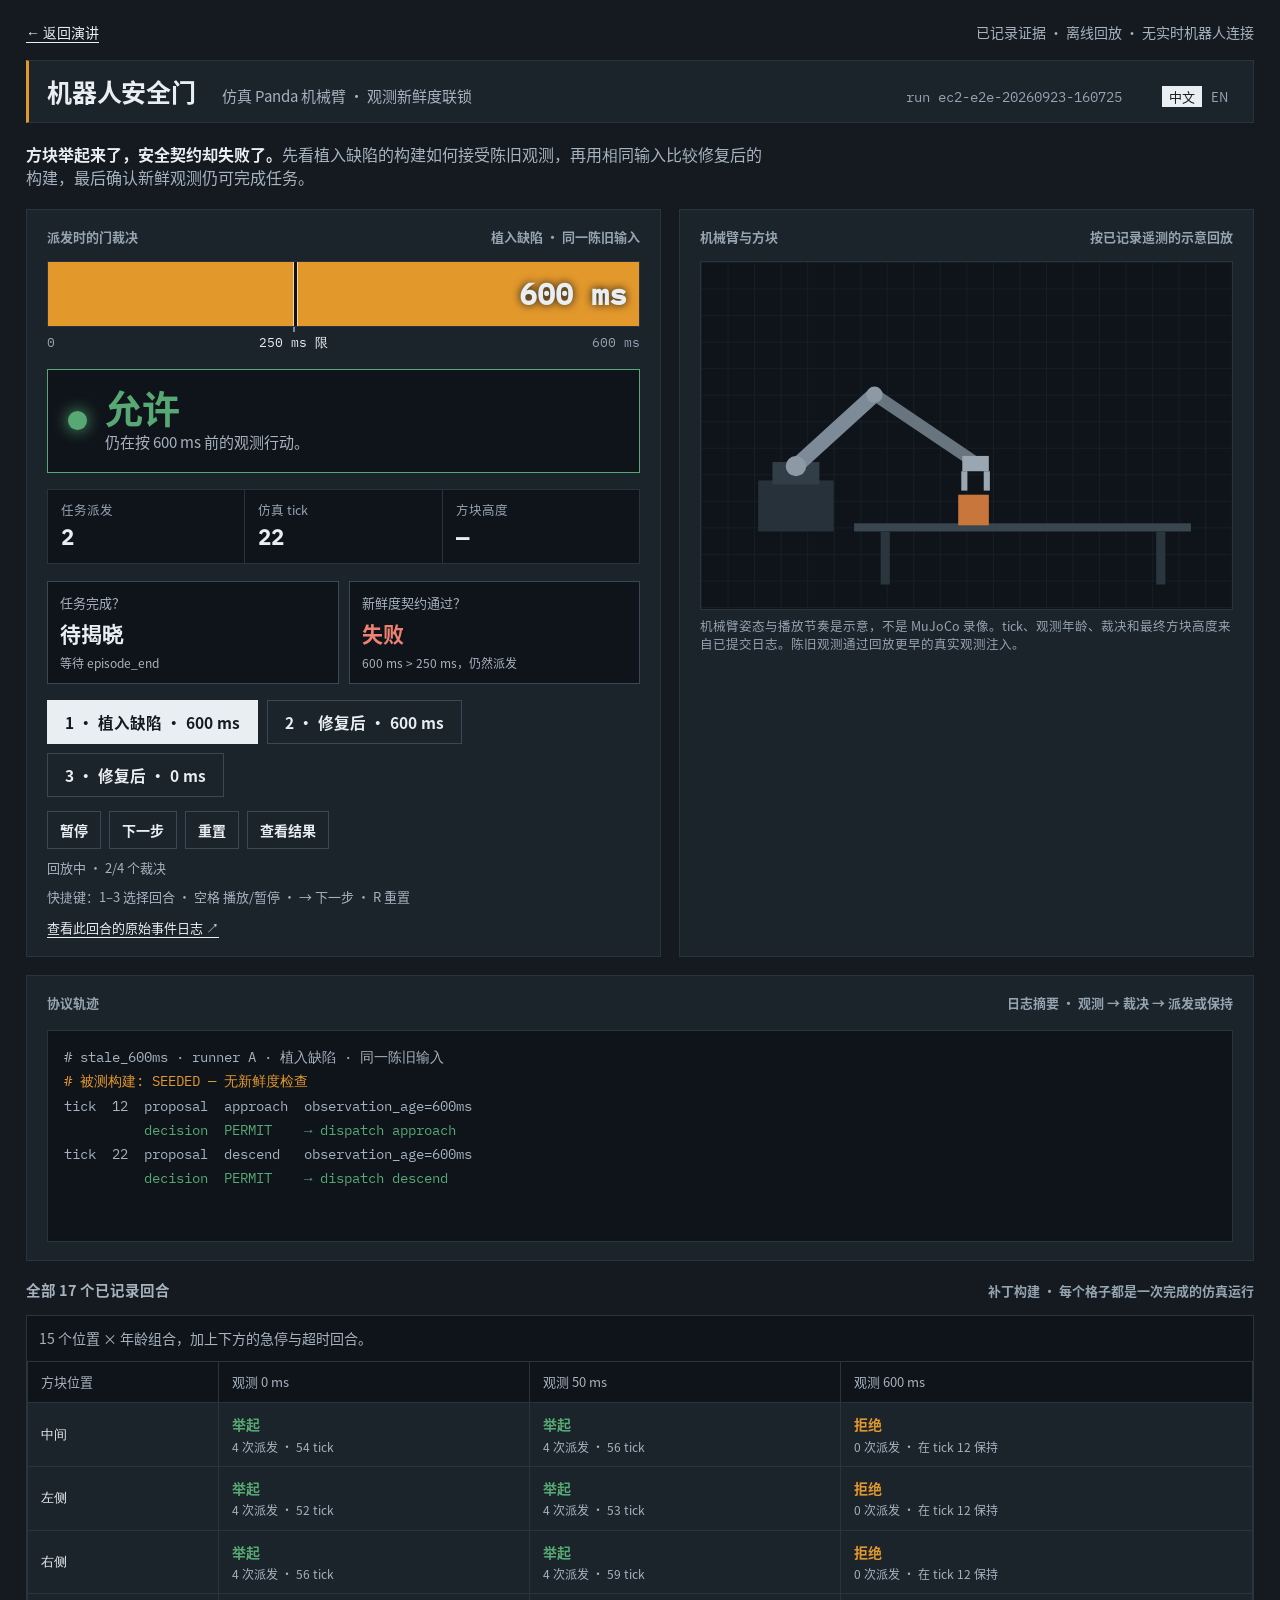
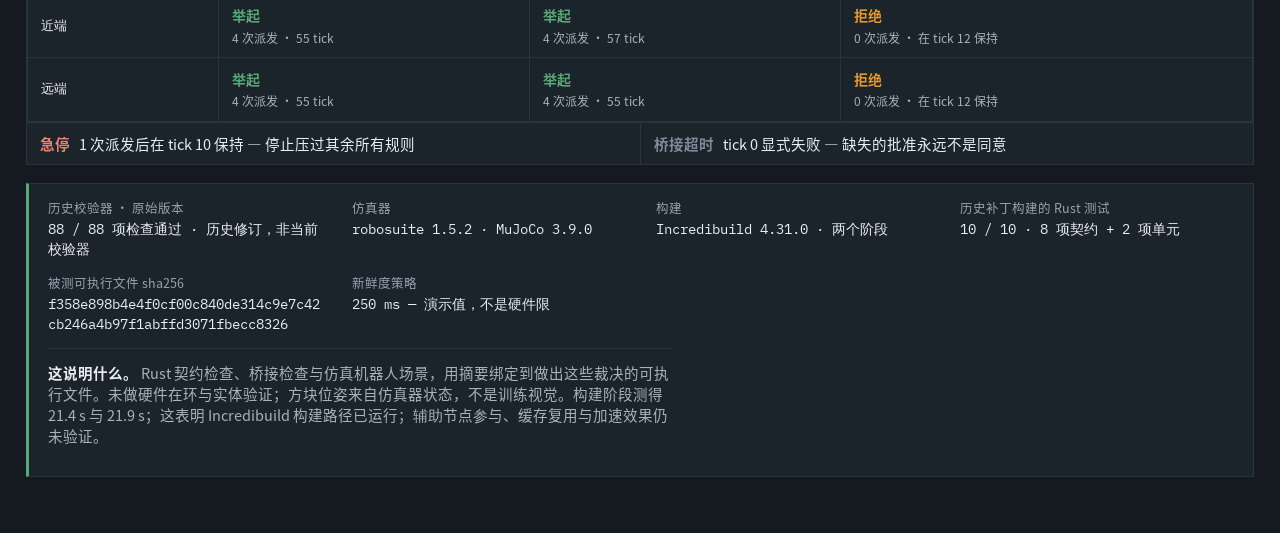
==== commit 2883e19a: "Make the proof layer non-tautological and correct public claims The build-proof verifier accepted ca" ====
--- a/docs/demo/index.html
+++ b/docs/demo/index.html
@@ -332,7 +332,7 @@
         <!-- cube -->
         <rect id="cube" x="252" y="228" width="30" height="30" fill="var(--cube)"/>
         <!-- Shown when the gate refuses: the arm never left its start pose. -->
-        <g id="heldBadge" opacity="0">
+        <g id="heldBadge" opacity="0" aria-hidden="true">
           <rect x="56" y="34" width="208" height="46" fill="var(--panel-sunk)" stroke="var(--hold)"/>
           <text x="70" y="55" fill="var(--hold)" font-size="15" font-weight="600"
                 font-family="Noto Sans SC, PingFang SC, sans-serif" id="heldTitle">机械臂保持</text>
@@ -381,10 +381,10 @@
   <!-- EVIDENCE -->
   <section class="evidence" aria-label="补丁构建的验证证据" data-i18n-attr="aria-label:evidenceAria">
     <dl>
-      <div><dt data-i18n="evV">受保护校验器</dt><dd class="pass" data-i18n="evVV">88 / 88 项检查通过</dd></div>
+      <div><dt data-i18n="evV">历史校验器 · 原始版本</dt><dd data-i18n="evVV">88 / 88 项检查通过 · 历史修订，非当前校验器</dd></div>
       <div><dt data-i18n="evSim">仿真器</dt><dd>robosuite 1.5.2 · MuJoCo 3.9.0</dd></div>
       <div><dt data-i18n="evB">构建</dt><dd data-i18n="evBB">Incredibuild 4.31.0 · 两个阶段</dd></div>
-      <div><dt data-i18n="evT">历史补丁构建的 Rust 测试</dt><dd>10 / 10 · 8 contract + 2 unit</dd></div>
+      <div><dt data-i18n="evT">历史补丁构建的 Rust 测试</dt><dd data-i18n="evTT">10 / 10 · 8 项契约 + 2 项单元</dd></div>
       <div><dt data-i18n="evHsh">被测可执行文件 sha256</dt><dd class="hash">f358e898b4e4f0cf00c840de314c9e7c42cb246a4b97f1abffd3071fbecc8326</dd></div>
       <div><dt data-i18n="evP">新鲜度策略</dt><dd data-i18n="evPP">250 ms — 演示值，不是硬件限</dd></div>
     </dl>
@@ -427,9 +427,9 @@
     hdPlace:"方块位置", hd0:"观测 0 ms", hd50:"观测 50 ms", hd600:"观测 600 ms",
     estop:"急停", estopS:"1 次派发后在 tick 10 保持 — 停止压过其余所有规则",
     timeout:"桥接超时", timeoutS:"tick 0 显式失败 — 缺失的批准永远不是同意",
-    evV:"历史校验器 · 原始版本", evVV:"88 / 88 项检查通过", evSim:"仿真器",
+    evV:"历史校验器 · 原始版本", evVV:"88 / 88 项检查通过 · 历史修订，非当前校验器", evSim:"仿真器",
     evB:"构建", evBB:"Incredibuild 4.31.0 · 两个阶段",
-    evT:"历史补丁构建的 Rust 测试", evHsh:"被测可执行文件 sha256",
+    evT:"历史补丁构建的 Rust 测试", evTT:"10 / 10 · 8 项契约 + 2 项单元", evHsh:"被测可执行文件 sha256",
     evP:"新鲜度策略", evPP:"250 ms — 演示值，不是硬件限",
     caveat:"<b>这说明什么。</b> Rust 契约检查、桥接检查与仿真机器人场景，用摘要绑定到做出这些裁决的可执行文件。未做硬件在环与实体验证；方块位姿来自仿真器状态，不是训练视觉。构建阶段测得 21.4 s 与 21.9 s；这表明 Incredibuild 构建路径已运行；辅助节点参与、缓存复用与加速效果仍未验证。",
     standby:"待机", choose:"选择一个回合，回放其已记录轨迹。",
@@ -476,9 +476,9 @@
     hdPlace:"cube placement", hd0:"observation 0 ms", hd50:"observation 50 ms", hd600:"observation 600 ms",
     estop:"Emergency stop", estopS:"held at tick 10 after 1 dispatch — stop outranks every other rule",
     timeout:"Bridge timeout", timeoutS:"failed explicitly at tick 0 — a missing approval is never a yes",
-    evV:"Historical verifier · original revision", evVV:"88 / 88 checks passed", evSim:"Simulator",
+    evV:"Historical verifier · original revision", evVV:"88 / 88 checks passed · historical revision, not the current verifier", evSim:"Simulator",
     evB:"Build", evBB:"Incredibuild 4.31.0 · both phases",
-    evT:"Historical patched Rust tests", evHsh:"Tested executable sha256",
+    evT:"Historical patched Rust tests", evTT:"10 / 10 · 8 contract + 2 unit", evHsh:"Tested executable sha256",
     evP:"Freshness policy", evPP:"250 ms — demo value, not a hardware limit",
     caveat:"<b>What this shows.</b> Rust contract checks, bridge checks and simulated robot scenarios, bound by digest to the executable that made these decisions. Hardware-in-the-loop and physical validation were not performed, and the cube pose comes from simulator state rather than a trained vision system. Build phases measured 21.4 s and 21.9 s; the Incredibuild build path ran, but helper activity, cache reuse and speedup remain unverified.",
     standby:"Standby", choose:"Choose an episode to replay its recorded trace.",
